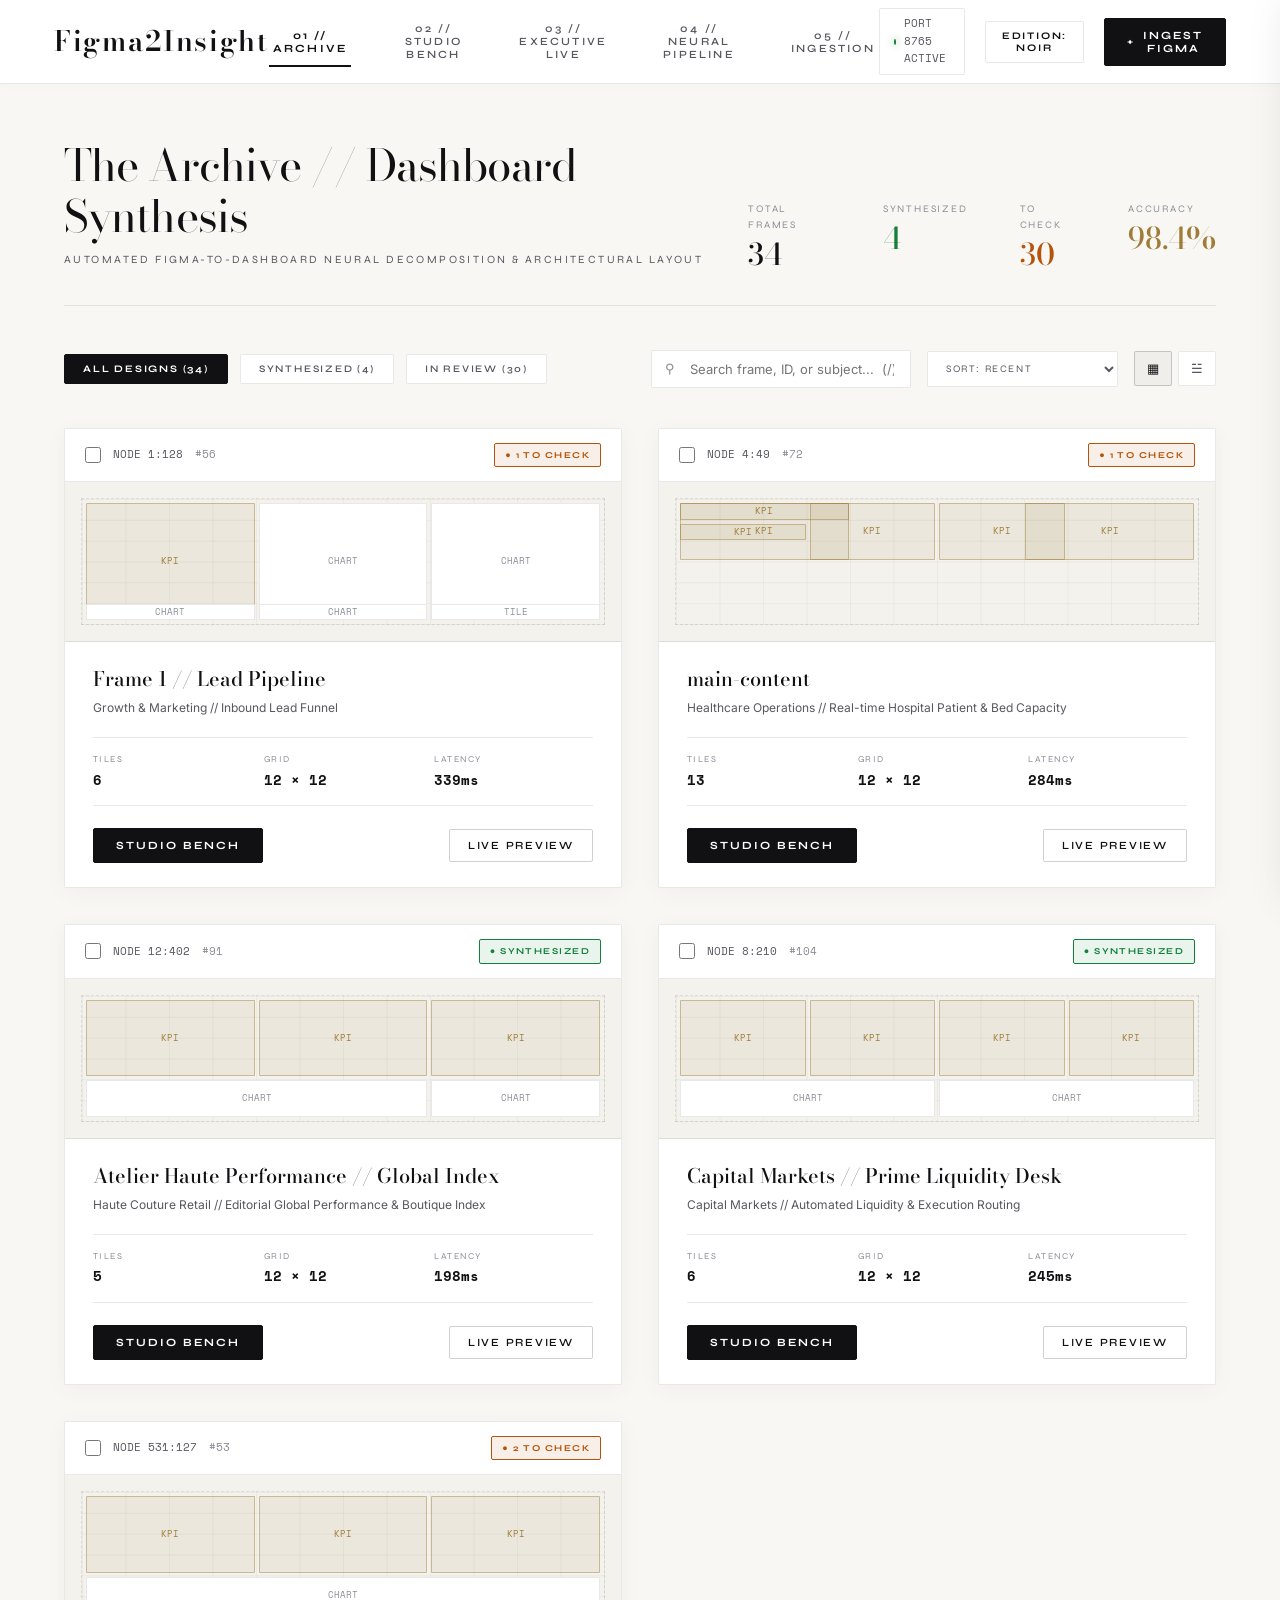
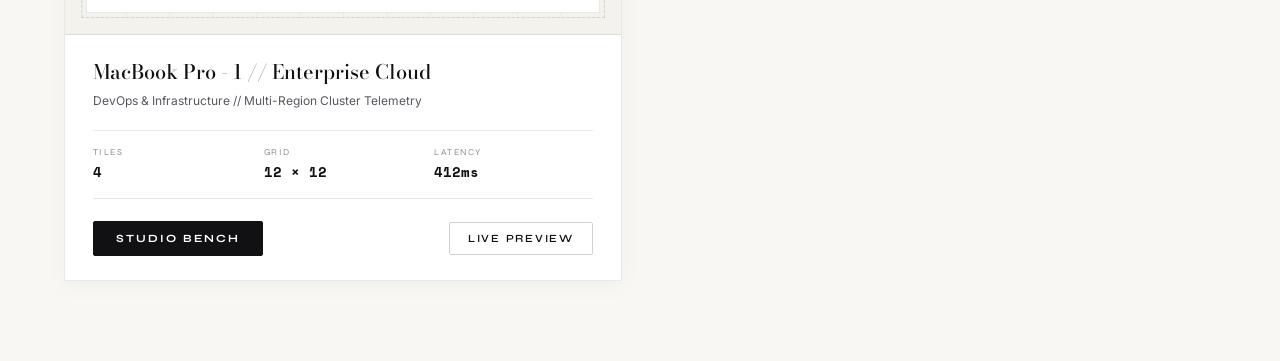
==== app/index.html @ 120cc615 "Initial commit - Figma2Insight major project" ====
<!DOCTYPE html>
<html lang="en" data-theme="blanc">
<head>
  <meta charset="UTF-8">
  <meta name="viewport" content="width=device-width, initial-scale=1.0">
  <title>Figma2Insight // Neural Dashboard Synthesis</title>
  <link rel="stylesheet" href="css/style.css">
  <link rel="preconnect" href="https://fonts.googleapis.com">
  <link rel="preconnect" href="https://fonts.gstatic.com" crossorigin>
</head>
<body data-theme="blanc">

  <!-- =========================================================================
       MASTHEAD (PRADA EDITORIAL STYLE - SPACIOUS TABS & FIGMA2INSIGHT BRAND)
       ========================================================================= -->
  <header class="atelier-masthead">
    <div class="brand-block" onclick="ATELIER_APP.switchTab('collection')" title="Figma2Insight Home">
      <span class="brand-title">Figma2Insight</span>
    </div>

    <nav class="atelier-nav">
      <button class="nav-link active" data-tab="collection" onclick="ATELIER_APP.switchTab('collection')">01 // Archive</button>
      <button class="nav-link" data-tab="studio" onclick="ATELIER_APP.switchTab('studio')">02 // Studio Bench</button>
      <button class="nav-link" data-tab="preview" onclick="ATELIER_APP.switchTab('preview')">03 // Executive Live</button>
      <button class="nav-link" data-tab="pipeline" onclick="ATELIER_APP.switchTab('pipeline')">04 // Neural Pipeline</button>
      <button class="nav-link" data-tab="ingest" onclick="ATELIER_APP.switchTab('ingest')">05 // Ingestion</button>
    </nav>

    <div class="masthead-actions">
      <div class="system-status-pill" title="Figma Receiver Listener State">
        <span class="status-dot"></span>
        <span>PORT 8765 ACTIVE</span>
      </div>

      <button id="theme-toggle-btn" class="theme-toggle-btn" onclick="ATELIER_DATA.toggleTheme(); ATELIER_APP.updateThemeButton();">EDITION: NOIR</button>

      <button id="btn-nav-ingest" class="btn-primary-sharp" onclick="ATELIER_APP.switchTab('ingest')">
        <span>+</span> INGEST FIGMA
      </button>
    </div>
  </header>

  <!-- =========================================================================
       MAIN CONTENT CONTAINER (SPACIOUS LUXURY LAYOUT)
       ========================================================================= -->
  <main class="atelier-main">

    <!-- =======================================================================
         VIEW 1: COLLECTION ARCHIVE
         ======================================================================= -->
    <section id="tab-collection" class="tab-pane active">
      <div class="editorial-hero">
        <div>
          <h1 class="hero-heading">The Archive // Dashboard Synthesis</h1>
          <p class="hero-subtext">Automated Figma-to-Dashboard neural decomposition & architectural layout</p>
        </div>

        <div class="telemetry-strip">
          <div class="stat-item">
            <span class="stat-label">TOTAL FRAMES</span>
            <span class="stat-value">34</span>
          </div>
          <div class="stat-item">
            <span class="stat-label">SYNTHESIZED</span>
            <span class="stat-value" style="color: var(--accent-emerald);">4</span>
          </div>
          <div class="stat-item">
            <span class="stat-label">TO CHECK</span>
            <span class="stat-value" style="color: var(--accent-amber);">30</span>
          </div>
          <div class="stat-item">
            <span class="stat-label">ACCURACY</span>
            <span class="stat-value" style="color: var(--accent-gold);">98.4%</span>
          </div>
        </div>
      </div>

      <!-- Controls Toolbar -->
      <div class="catalog-toolbar">
        <div class="filter-group">
          <button class="filter-pill active" data-filter="ALL">ALL DESIGNS (34)</button>
          <button class="filter-pill" data-filter="GENERATED">SYNTHESIZED (4)</button>
          <button class="filter-pill" data-filter="REVIEW">IN REVIEW (30)</button>
        </div>

        <div class="search-sort-group">
          <div class="search-box-wrapper">
            <span class="search-icon">⚲</span>
            <input type="text" id="catalog-search-input" class="search-input" placeholder="Search frame, ID, or subject...  (/)">
          </div>

          <select id="catalog-sort-select" class="sort-select">
            <option value="NEWEST">SORT: RECENT</option>
            <option value="TILES">SORT: TILE DENSITY</option>
            <option value="CONFIDENCE">SORT: INFERENCE TIME</option>
          </select>

          <div style="display: flex; gap: 6px;">
            <button id="btn-view-grid" class="view-toggle-btn active" title="Curated Grid View">▦</button>
            <button id="btn-view-table" class="view-toggle-btn" title="Architectural Table View">☱</button>
          </div>
        </div>
      </div>

      <!-- Catalog Layouts (Zero Overlapping Markers) -->
      <div id="catalog-grid-view" class="catalog-grid"></div>
      <div id="catalog-table-view" style="display: none;"></div>

      <!-- Floating Batch Operations Bar -->
      <div id="floating-batch-bar" class="floating-batch-bar">
        <span id="batch-selected-count" class="batch-count">1 DESIGN SELECTED</span>
        <button id="btn-batch-classify" class="btn-primary-sharp" style="padding: 8px 16px; font-size: 10px;">
          CLASSIFY (XGBOOST)
        </button>
        <button id="btn-batch-package" class="btn-secondary-sharp" style="padding: 8px 16px; font-size: 10px; color: var(--text-inverse); border-color: rgba(255,255,255,0.3);">
          PACKAGE BUNDLE (.ZIP)
        </button>
        <button id="btn-batch-clear" class="btn-secondary-sharp" style="padding: 8px 14px; font-size: 10px; color: rgba(255,255,255,0.6); border-color: transparent;">
          DESELECT ALL
        </button>
      </div>
    </section>

    <!-- =======================================================================
         VIEW 2: STUDIO / FRAME INSPECTOR (DUAL BENCH)
         ======================================================================= -->
    <section id="tab-studio" class="tab-pane">
      <div class="studio-masthead">
        <div class="studio-breadcrumb">
          <span>COLLECTION</span>
          <span>/</span>
          <span id="studio-crumb-name" class="crumb-active">Frame 1 // Lead Pipeline (ID #56 · Node 1:128)</span>
        </div>

        <div class="studio-actions-group">
          <button id="btn-normalize" class="btn-secondary-sharp" style="font-size: 10px; padding: 8px 14px;">NORMALIZE</button>
          <button id="btn-classify" class="btn-secondary-sharp" style="font-size: 10px; padding: 8px 14px;">CLASSIFY</button>
          <button id="btn-synthesize" class="btn-primary-sharp" style="font-size: 10px; padding: 8px 16px;">SYNTHESIZE GRID</button>
          <button id="btn-copy-json" class="btn-secondary-sharp" style="font-size: 10px; padding: 8px 14px;">COPY JSON</button>
          <button id="btn-download-json" class="btn-secondary-sharp" style="font-size: 10px; padding: 8px 14px;">DOWNLOAD</button>
          <button id="btn-view-raw-json" class="btn-secondary-sharp" style="font-size: 10px; padding: 8px 14px;">INSPECT RAW</button>
        </div>
      </div>

      <!-- Telemetry Strip -->
      <div class="telemetry-ribbon">
        <div class="telemetry-tag-group">
          <div class="telemetry-tag">
            <span>CANDIDATES:</span>
            <strong id="ribbon-candidates-count">6</strong>
          </div>
          <span>·</span>
          <div class="telemetry-tag">
            <span>TILES:</span>
            <strong id="ribbon-tiles-count">6</strong>
          </div>
          <span>·</span>
          <div class="telemetry-tag" id="ribbon-review-container">
            <span class="review-flag-pill">
              <span id="ribbon-review-count">1</span> NEEDS REVIEW
            </span>
          </div>
          <span>·</span>
          <div class="telemetry-tag">
            <span>ERRORS:</span>
            <strong style="color: var(--accent-emerald);">0 VALIDATION</strong>
          </div>
        </div>

        <div class="telemetry-tag-group">
          <div class="telemetry-tag">
            <span>LATENCY:</span>
            <strong id="ribbon-latency">339ms</strong>
          </div>
          <span>·</span>
          <div class="telemetry-tag">
            <span>CLASSIFIER:</span>
            <span id="ribbon-classifier" style="color: var(--accent-gold);">XGBoost v1.7.5 (Cached)</span>
          </div>
        </div>
      </div>

      <!-- Dual Workbench Split -->
      <div class="studio-workbench">
        <!-- Left: Figma Source Decomposition -->
        <div class="bench-panel">
          <div class="panel-header">
            <div class="panel-title">
              <span>01 // SOURCE DECOMPOSITION</span>
            </div>
            <span id="source-dimensions-tag" class="panel-dim">1434 × 814 PX</span>
          </div>

          <div class="panel-body-scroll">
            <div id="source-candidates-list" class="source-candidates-list"></div>
          </div>
        </div>

        <!-- Right: 12x12 Architectural Neural Grid -->
        <div class="bench-panel">
          <div class="panel-header">
            <div class="panel-title">
              <span>02 // 12×12 NEURAL GRID CANVAS</span>
            </div>
            <span class="panel-dim">ADAPTIVE MATRIX (12 COLS × 12 ROWS)</span>
          </div>

          <div class="grid-canvas-container">
            <div class="grid-col-ruler">
              <span>1</span><span>2</span><span>3</span><span>4</span>
              <span>5</span><span>6</span><span>7</span><span>8</span>
              <span>9</span><span>10</span><span>11</span><span>12</span>
            </div>

            <div id="neural-grid-12x12" class="neural-grid-12x12"></div>
          </div>
        </div>
      </div>

      <!-- Tile Inspector Slide-Over Drawer -->
      <aside id="tile-inspector-drawer" class="tile-inspector-drawer">
        <div class="drawer-header">
          <h2 class="drawer-title font-serif">Tile Parameter Inspector</h2>
          <button id="close-inspector-drawer" class="drawer-close-btn">&times;</button>
        </div>

        <form id="tile-inspector-form" class="drawer-body">
          <input type="hidden" id="insp-widget-id">

          <div id="insp-review-banner" style="display: none; padding: 16px; background: var(--accent-amber-soft); border: 1px solid var(--accent-amber); border-radius: var(--radius-sharp);">
            <div style="font-family: var(--font-display); font-size: 10px; font-weight: 700; letter-spacing: 0.16em; color: var(--accent-amber); margin-bottom: 6px;">
              ● ATTENTION REQUIRED
            </div>
            <p id="insp-review-comment" style="font-size: 12px; color: var(--text-primary); margin-bottom: 12px; line-height: 1.5;"></p>
            <button type="button" id="btn-approve-review" class="btn-primary-sharp" style="font-size: 9px; padding: 8px 14px; width: 100%;">
              APPROVE & RESOLVE FLAG
            </button>
          </div>

          <div class="form-group">
            <label class="form-label">Widget Title</label>
            <input type="text" id="insp-title" class="form-input">
          </div>

          <div class="form-group">
            <label class="form-label">Subtitle / Description</label>
            <input type="text" id="insp-subtitle" class="form-input">
          </div>

          <div class="form-group">
            <label class="form-label">Predicted Component Class</label>
            <select id="insp-type" class="form-select">
              <option value="KPI_CARD">KPI_CARD (Key Metric)</option>
              <option value="CHART">CHART (Bar / Line / Funnel)</option>
              <option value="TABLE">TABLE (Data Matrix)</option>
              <option value="PROGRESS">PROGRESS (Goal Tracker)</option>
              <option value="FILTER">FILTER (Date / Category)</option>
              <option value="OTHER">OTHER (Static Decor)</option>
            </select>
          </div>

          <div class="form-group">
            <label class="form-label">12×12 Grid Geometry</label>
            <div class="grid-coords-inputs">
              <div>
                <span style="font-size: 10px; color: var(--text-muted);">Col Offset (0..11)</span>
                <input type="number" id="insp-col-offset" min="0" max="11" class="form-input">
              </div>
              <div>
                <span style="font-size: 10px; color: var(--text-muted);">Col Span (1..12)</span>
                <input type="number" id="insp-col-span" min="1" max="12" class="form-input">
              </div>
              <div>
                <span style="font-size: 10px; color: var(--text-muted);">Row Offset (0..11)</span>
                <input type="number" id="insp-row-offset" min="0" max="11" class="form-input">
              </div>
              <div>
                <span style="font-size: 10px; color: var(--text-muted);">Row Span (1..12)</span>
                <input type="number" id="insp-row-span" min="1" max="12" class="form-input">
              </div>
            </div>
          </div>

          <div style="margin-top: auto; display: flex; flex-direction: column; gap: 8px;">
            <button type="submit" class="btn-primary-sharp" style="width: 100%; justify-content: center;">
              APPLY PARAMETERS
            </button>
          </div>
        </form>
      </aside>
    </section>

    <!-- =======================================================================
         VIEW 3: EXECUTIVE LIVE PREVIEW
         ======================================================================= -->
    <section id="tab-preview" class="tab-pane">
      <div id="executive-canvas-section" class="executive-canvas">
        <div class="executive-header">
          <div>
            <div class="exec-brand-bar">
              <span class="brand-title" style="font-size: 20px;">Figma2Insight</span>
              <span class="font-display" style="font-size: 10px; letter-spacing: 0.22em; color: var(--text-muted); text-transform: uppercase;">
                HAUTE COUTURE PRESENTATION
              </span>
            </div>
            <h1 id="exec-dashboard-title" class="exec-title" style="margin-top: 8px;">Frame 1 // Lead Pipeline</h1>
            <p id="exec-dashboard-topic" class="hero-subtext" style="margin-top: 4px;">Growth & Acquisition // Inbound Lead Funnel</p>
          </div>

          <div style="display: flex; align-items: center; gap: 16px;">
            <div class="exec-timeframe-pills">
              <button class="exec-pill" data-time="TODAY">TODAY</button>
              <button class="exec-pill" data-time="7D">7D</button>
              <button class="exec-pill active" data-time="30D">30D</button>
              <button class="exec-pill" data-time="Q3/Q4">Q3/Q4</button>
              <button class="exec-pill" data-time="YTD">YTD</button>
            </div>

            <button id="btn-exec-fullscreen" class="btn-secondary-sharp" style="padding: 8px 14px; font-size: 10px;">
              FULLSCREEN
            </button>
            <button id="btn-exec-print" class="btn-secondary-sharp" style="padding: 8px 14px; font-size: 10px;">
              EXPORT PDF
            </button>
          </div>
        </div>

        <div id="executive-grid-render" class="executive-grid-render"></div>
      </div>
    </section>

    <!-- =======================================================================
         VIEW 4: NEURAL PIPELINE TERMINAL
         ======================================================================= -->
    <section id="tab-pipeline" class="tab-pane">
      <div class="editorial-hero">
        <div>
          <h1 class="hero-heading">Neural Synthesis Pipeline</h1>
          <p class="hero-subtext">5-stage XGBoost classification, candidate geometry extraction & 12x12 grid generation</p>
        </div>

        <div>
          <button id="btn-run-full-pipeline" class="btn-primary-sharp">
            RUN COMPLETE PIPELINE
          </button>
        </div>
      </div>

      <!-- Flow Diagram -->
      <div id="pipeline-flow-diagram" class="pipeline-flow-diagram"></div>

      <!-- Selected Step Card -->
      <div style="background: var(--bg-surface); border: 1px solid var(--border-hairline); border-radius: var(--radius-sharp); padding: 24px 28px; margin-bottom: 28px; display: flex; justify-content: space-between; align-items: center; box-shadow: var(--shadow-subtle);">
        <div>
          <span id="pipe-step-name" class="font-display" style="font-size: 12px; font-weight: 700; letter-spacing: 0.18em; text-transform: uppercase; color: var(--accent-gold);">
            01 // FIGMA INGESTION
          </span>
          <p id="pipe-step-desc" style="font-size: 13px; color: var(--text-secondary); margin-top: 6px;">
            Receive vectorized JSON tree from Figma Plugin receiver (port 8765)
          </p>
          <div style="display: flex; gap: 20px; margin-top: 10px; font-family: var(--font-mono); font-size: 11px; color: var(--text-muted);">
            <span>SCRIPT: <strong id="pipe-step-script" style="color: var(--text-primary);">plugin_receiver.py</strong></span>
            <span>OUTPUT: <strong id="pipe-step-output" style="color: var(--text-primary);">dataset/new_dashboard/figma_data.json</strong></span>
          </div>
        </div>

        <div>
          <span id="pipe-step-status" class="tag-synthesized card-status-tag">READY</span>
        </div>
      </div>

      <!-- Terminal Shell -->
      <div class="terminal-shell">
        <div class="terminal-bar">
          <div class="term-dots">
            <span class="term-dot"></span>
            <span class="term-dot"></span>
            <span class="term-dot"></span>
          </div>
          <span class="term-title">FIGMA2INSIGHT SYNTHESIS TERMINAL // 127.0.0.1:8765</span>
          <div style="display: flex; gap: 8px;">
            <button id="btn-copy-pipeline-logs" class="btn-secondary-sharp" style="padding: 4px 10px; font-size: 9px; color: #d1d5db; border-color: rgba(255,255,255,0.2);">COPY</button>
            <button id="btn-clear-pipeline-logs" class="btn-secondary-sharp" style="padding: 4px 10px; font-size: 9px; color: #d1d5db; border-color: rgba(255,255,255,0.2);">CLEAR</button>
          </div>
        </div>

        <div id="pipeline-terminal-screen" class="terminal-screen"></div>
      </div>
    </section>

    <!-- =======================================================================
         VIEW 5: INGESTION & DROPZONE
         ======================================================================= -->
    <section id="tab-ingest" class="tab-pane">
      <div class="editorial-hero">
        <div>
          <h1 class="hero-heading">Figma Ingestion Studio</h1>
          <p class="hero-subtext">Live synchronization with Figma plugin receiver or direct JSON file import</p>
        </div>
      </div>

      <!-- Ingest Dropzone -->
      <div id="figma-json-dropzone" class="dropzone-container">
        <input type="file" id="figma-file-input" accept=".json" style="display: none;">
        <div class="dropzone-icon font-serif">❖</div>
        <h2 class="dropzone-title">Drop Figma Export Payload Here</h2>
        <p class="dropzone-sub">Accepts serialized JSON from Figma Dashboard Extractor plugin or REST API</p>
        <button type="button" class="btn-secondary-sharp">SELECT LOCAL FILE</button>
      </div>

      <!-- Ingest Actions & Diagnostic Cards -->
      <div style="display: grid; grid-template-columns: repeat(auto-fit, minmax(360px, 1fr)); gap: 32px;">
        <div style="background: var(--bg-surface); border: 1px solid var(--border-hairline); border-radius: var(--radius-sharp); padding: 28px; box-shadow: var(--shadow-subtle);">
          <h3 class="font-serif" style="font-size: 19px; margin-bottom: 8px;">Receiver Connection Check</h3>
          <p style="font-size: 13px; color: var(--text-secondary); margin-bottom: 20px;">
            Check connection to the local Python WebSocket receiver (port 8765).
          </p>
          <button id="btn-test-receiver-conn" class="btn-primary-sharp" style="font-size: 10px;">
            TEST RECEIVER STATUS (:8765)
          </button>
        </div>

        <div style="background: var(--bg-surface); border: 1px solid var(--border-hairline); border-radius: var(--radius-sharp); padding: 28px; box-shadow: var(--shadow-subtle);">
          <h3 class="font-serif" style="font-size: 19px; margin-bottom: 8px;">Load Clinical Sample Dataset</h3>
          <p style="font-size: 13px; color: var(--text-secondary); margin-bottom: 20px;">
            Immediately load the synthesized hospital operations and patient telemetry dataset.
          </p>
          <button id="btn-load-sample-design" class="btn-secondary-sharp" style="font-size: 10px;">
            LOAD CLINICAL DATASET
          </button>
        </div>

        <div style="background: var(--bg-surface); border: 1px solid var(--border-hairline); border-radius: var(--radius-sharp); padding: 28px; box-shadow: var(--shadow-subtle);">
          <h3 class="font-serif" style="font-size: 19px; margin-bottom: 8px;">CLI Pipeline Instructions</h3>
          <p style="font-size: 12px; color: var(--text-secondary); margin-bottom: 10px;">
            To run the complete pipeline manually in terminal:
          </p>
          <pre style="background: #0e0e11; border: 1px solid var(--border-hairline); padding: 14px; font-family: var(--font-mono); font-size: 11px; color: var(--accent-gold); overflow-x: auto; border-radius: 2px;">
python plugin_receiver.py
python src/preprocessing/generate_new_candidates.py
python src/model/predict.py
python src/output/clean_predictions.py
python src/output/generate_vista_page.py</pre>
        </div>
      </div>
    </section>

  </main>

  <!-- =========================================================================
       EXPORT PACKAGE SLIDE-OVER DRAWER
       ========================================================================= -->
  <aside id="export-package-drawer" class="tile-inspector-drawer">
    <div class="drawer-header">
      <h2 class="drawer-title font-serif">Export Insight Package</h2>
      <button id="close-package-drawer" class="drawer-close-btn">&times;</button>
    </div>

    <form id="export-package-form" class="drawer-body">
      <div class="form-group">
        <label class="form-label">Subject Area</label>
        <input type="text" id="pkg-subject" class="form-input" placeholder="e.g. Sales, Healthcare">
      </div>

      <div class="form-group">
        <label class="form-label">Topic Identifier</label>
        <input type="text" id="pkg-topic" class="form-input" placeholder="e.g. Inbound Pipeline">
      </div>

      <div class="form-group">
        <label class="form-label">Output Target Path</label>
        <input type="text" id="pkg-path" class="form-input font-mono" style="font-size: 11px;">
      </div>

      <div class="form-group">
        <label class="form-label">Package Format</label>
        <select class="form-select">
          <option>Standardized Vista Page (.json)</option>
          <option>Complete Web Dashboard Bundle (.zip)</option>
          <option>React Component Manifest (.tsx)</option>
        </select>
      </div>

      <div style="margin-top: auto; display: flex; flex-direction: column; gap: 10px;">
        <button type="submit" class="btn-primary-sharp" style="width: 100%; justify-content: center;">
          DOWNLOAD PACKAGE ZIP
        </button>
      </div>
    </form>
  </aside>

  <!-- =========================================================================
       RAW JSON MODAL
       ========================================================================= -->
  <div id="raw-json-modal" class="modal-overlay">
    <div class="modal-card">
      <div class="modal-header">
        <h3 class="font-serif" style="font-size: 18px;">Standardized Page JSON</h3>
        <button id="close-raw-json-modal" class="drawer-close-btn">&times;</button>
      </div>
      <div class="modal-body">
        <pre id="raw-json-viewer" class="modal-code-viewer"></pre>
      </div>
    </div>
  </div>

  <!-- Toast Notification Container -->
  <div id="atelier-toast" class="atelier-toast"></div>

  <!-- Scripts -->
  <script src="js/data.js"></script>
  <script src="js/studio.js"></script>
  <script src="js/preview.js"></script>
  <script src="js/pipeline.js"></script>
  <script src="js/app.js"></script>
</body>
</html>
---- app/css/style.css ----
/* ==========================================================================
   FIGMA2INSIGHT // ARCHITECTURAL DASHBOARD SYNTHESIS & NEURAL GRID
   Aesthetic: Prada Luxury Editorial — Pure Minimalist Gallery, Architectural White
   Spacious, Clean, Unhurried Luxury Layout
   ========================================================================== */

@import url('https://fonts.googleapis.com/css2?family=Bodoni+Moda:ital,opsz,wght@0,6..96,400..900;1,6..96,400..900&family=Inter:wght@300;400;500;600&family=Space+Mono:ital,wght@0,400;0,700;1,400&family=Syne:wght@400;500;600;700;800&display=swap');

:root {
  /* Default: Pure Haute Couture Light Mode (Prada Gallery Alabaster & Chalk) */
  --bg-canvas: #f8f7f4;
  --bg-surface: #ffffff;
  --bg-surface-elevated: #f2f0eb;
  --bg-card: #ffffff;
  --bg-card-hover: #ffffff;
  --bg-input: #f3f2ed;
  --bg-highlight: rgba(0, 0, 0, 0.035);

  --border-hairline: rgba(0, 0, 0, 0.09);
  --border-subtle: rgba(0, 0, 0, 0.18);
  --border-focus: rgba(0, 0, 0, 0.85);
  --border-gold: rgba(160, 126, 56, 0.45);

  --text-primary: #111114;
  --text-secondary: #575760;
  --text-muted: #8c8c96;
  --text-inverse: #ffffff;

  --accent-gold: #9f7d38;
  --accent-gold-soft: rgba(159, 125, 56, 0.09);
  --accent-emerald: #15803d;
  --accent-emerald-soft: rgba(21, 128, 61, 0.09);
  --accent-amber: #b45309;
  --accent-amber-soft: rgba(180, 83, 9, 0.09);
  --accent-crimson: #be123c;

  --font-serif: 'Bodoni Moda', Georgia, serif;
  --font-display: 'Syne', sans-serif;
  --font-body: 'Inter', -apple-system, BlinkMacSystemFont, sans-serif;
  --font-mono: 'Space Mono', monospace;

  --transition-fast: 0.2s cubic-bezier(0.16, 1, 0.3, 1);
  --transition-smooth: 0.35s cubic-bezier(0.16, 1, 0.3, 1);
  --radius-sharp: 2px;
  --radius-subtle: 3px;

  --shadow-subtle: 0 4px 24px rgba(0, 0, 0, 0.04);
  --shadow-hover: 0 16px 40px rgba(0, 0, 0, 0.07);
}

/* Optional Noir Theme */
[data-theme="noir"], body[data-theme="noir"] {
  --bg-canvas: #09090b;
  --bg-surface: #101013;
  --bg-surface-elevated: #16161a;
  --bg-card: rgba(18, 18, 22, 0.7);
  --bg-card-hover: rgba(26, 26, 32, 0.85);
  --bg-input: #131317;
  --bg-highlight: rgba(255, 255, 255, 0.04);

  --border-hairline: rgba(255, 255, 255, 0.09);
  --border-subtle: rgba(255, 255, 255, 0.16);
  --border-focus: rgba(255, 255, 255, 0.6);
  --border-gold: rgba(203, 178, 121, 0.4);

  --text-primary: #fcfcfb;
  --text-secondary: #9a9aa2;
  --text-muted: #5e5e68;
  --text-inverse: #09090b;

  --accent-gold: #cbb279;
  --accent-gold-soft: rgba(203, 178, 121, 0.12);
  --accent-emerald: #4ade80;
  --accent-emerald-soft: rgba(74, 222, 128, 0.12);
  --accent-amber: #f59e0b;
  --accent-amber-soft: rgba(245, 158, 11, 0.12);

  --shadow-subtle: 0 4px 24px rgba(0, 0, 0, 0.4);
  --shadow-hover: 0 16px 40px rgba(0, 0, 0, 0.6);
}

/* ==========================================================================
   RESET & FOUNDATION
   ========================================================================== */
*, *::before, *::after {
  box-sizing: border-box;
  margin: 0;
  padding: 0;
}

html, body {
  width: 100%;
  min-height: 100vh;
  background-color: var(--bg-canvas);
  color: var(--text-primary);
  font-family: var(--font-body);
  font-size: 14px;
  line-height: 1.6;
  -webkit-font-smoothing: antialiased;
  -moz-osx-font-smoothing: grayscale;
  overflow-x: hidden;
  transition: background-color var(--transition-smooth), color var(--transition-smooth);
}

/* Luxury Scrollbar */
::-webkit-scrollbar {
  width: 6px;
  height: 6px;
}
::-webkit-scrollbar-track {
  background: var(--bg-canvas);
}
::-webkit-scrollbar-thumb {
  background: var(--border-subtle);
  border-radius: var(--radius-sharp);
}
::-webkit-scrollbar-thumb:hover {
  background: var(--text-muted);
}

/* Typography Classes */
.font-serif { font-family: var(--font-serif); }
.font-display { font-family: var(--font-display); }
.font-mono { font-family: var(--font-mono); }

/* ==========================================================================
   MASTHEAD (PRADA EDITORIAL STYLE - SPACIOUS & CLEAN)
   ========================================================================== */
.atelier-masthead {
  position: sticky;
  top: 0;
  z-index: 100;
  display: flex;
  align-items: center;
  justify-content: space-between;
  padding: 0 54px;
  height: 84px;
  background: var(--bg-surface);
  border-bottom: 1px solid var(--border-hairline);
  backdrop-filter: blur(20px);
  box-shadow: 0 1px 12px rgba(0, 0, 0, 0.02);
}

.brand-block {
  display: flex;
  align-items: baseline;
  gap: 14px;
  text-decoration: none;
  color: inherit;
  cursor: pointer;
}

.brand-title {
  font-family: var(--font-serif);
  font-size: 28px;
  font-weight: 600;
  letter-spacing: 0.06em;
  color: var(--text-primary);
}

.brand-badge {
  font-family: var(--font-display);
  font-size: 9px;
  font-weight: 700;
  letter-spacing: 0.26em;
  text-transform: uppercase;
  padding: 3px 8px;
  border: 1px solid var(--border-gold);
  color: var(--accent-gold);
  border-radius: var(--radius-sharp);
}

/* Spacious Tabs Navigation */
.atelier-nav {
  display: flex;
  align-items: center;
  gap: 48px;
}

.nav-link {
  background: none;
  border: none;
  color: var(--text-secondary);
  font-family: var(--font-display);
  font-size: 11px;
  font-weight: 600;
  letter-spacing: 0.2em;
  text-transform: uppercase;
  cursor: pointer;
  padding: 12px 4px;
  position: relative;
  transition: color var(--transition-fast);
}

.nav-link:hover {
  color: var(--text-primary);
}

.nav-link.active {
  color: var(--text-primary);
  font-weight: 700;
}

.nav-link.active::after {
  content: '';
  position: absolute;
  bottom: 0;
  left: 0;
  width: 100%;
  height: 2px;
  background-color: var(--text-primary);
}

.masthead-actions {
  display: flex;
  align-items: center;
  gap: 20px;
}

.system-status-pill {
  display: flex;
  align-items: center;
  gap: 8px;
  font-family: var(--font-mono);
  font-size: 11px;
  color: var(--text-secondary);
  padding: 6px 14px;
  border: 1px solid var(--border-hairline);
  background: var(--bg-surface);
  border-radius: var(--radius-sharp);
}

.status-dot {
  width: 6px;
  height: 6px;
  border-radius: 50%;
  background-color: var(--accent-emerald);
  box-shadow: 0 0 8px var(--accent-emerald);
}

.theme-toggle-btn {
  background: var(--bg-surface);
  border: 1px solid var(--border-hairline);
  color: var(--text-primary);
  font-family: var(--font-display);
  font-size: 10px;
  font-weight: 700;
  letter-spacing: 0.18em;
  text-transform: uppercase;
  padding: 8px 16px;
  cursor: pointer;
  border-radius: var(--radius-sharp);
  transition: all var(--transition-fast);
}

.theme-toggle-btn:hover {
  background: var(--bg-highlight);
  border-color: var(--border-subtle);
}

.btn-primary-sharp {
  background: var(--text-primary);
  color: var(--text-inverse);
  border: 1px solid var(--text-primary);
  font-family: var(--font-display);
  font-size: 11px;
  font-weight: 700;
  letter-spacing: 0.18em;
  text-transform: uppercase;
  padding: 10px 22px;
  cursor: pointer;
  border-radius: var(--radius-sharp);
  transition: all var(--transition-fast);
  display: inline-flex;
  align-items: center;
  gap: 8px;
  text-decoration: none;
}

.btn-primary-sharp:hover {
  opacity: 0.88;
  transform: translateY(-1px);
}

.btn-secondary-sharp {
  background: transparent;
  color: var(--text-primary);
  border: 1px solid var(--border-subtle);
  font-family: var(--font-display);
  font-size: 11px;
  font-weight: 600;
  letter-spacing: 0.16em;
  text-transform: uppercase;
  padding: 9px 18px;
  cursor: pointer;
  border-radius: var(--radius-sharp);
  transition: all var(--transition-fast);
  display: inline-flex;
  align-items: center;
  gap: 8px;
}

.btn-secondary-sharp:hover {
  border-color: var(--text-primary);
  background: var(--bg-highlight);
}

/* ==========================================================================
   MAIN WRAPPER & TAB SECTIONS (GENEROUS SPACING)
   ========================================================================== */
.atelier-main {
  padding: 56px 64px 80px;
  max-width: 1720px;
  margin: 0 auto;
}

.tab-pane {
  display: none;
  animation: fadeIn var(--transition-smooth);
}

.tab-pane.active {
  display: block;
}

@keyframes fadeIn {
  from { opacity: 0; transform: translateY(8px); }
  to { opacity: 1; transform: translateY(0); }
}

/* ==========================================================================
   VIEW 1: COLLECTION ARCHIVE
   ========================================================================== */
.editorial-hero {
  display: flex;
  justify-content: space-between;
  align-items: flex-end;
  padding-bottom: 36px;
  border-bottom: 1px solid var(--border-hairline);
  margin-bottom: 44px;
}

.hero-heading {
  font-family: var(--font-serif);
  font-size: 44px;
  font-weight: 400;
  line-height: 1.15;
  letter-spacing: -0.02em;
  margin-bottom: 10px;
  color: var(--text-primary);
}

.hero-subtext {
  font-family: var(--font-display);
  font-size: 11px;
  letter-spacing: 0.22em;
  text-transform: uppercase;
  color: var(--text-secondary);
}

.telemetry-strip {
  display: flex;
  gap: 52px;
}

.stat-item {
  display: flex;
  flex-direction: column;
  gap: 6px;
}

.stat-label {
  font-family: var(--font-display);
  font-size: 10px;
  letter-spacing: 0.18em;
  text-transform: uppercase;
  color: var(--text-muted);
}

.stat-value {
  font-family: var(--font-serif);
  font-size: 30px;
  font-weight: 500;
  color: var(--text-primary);
  line-height: 1;
}

/* Catalog Toolbar */
.catalog-toolbar {
  display: flex;
  justify-content: space-between;
  align-items: center;
  gap: 24px;
  margin-bottom: 40px;
  flex-wrap: wrap;
}

.filter-group {
  display: flex;
  align-items: center;
  gap: 12px;
}

.filter-pill {
  background: var(--bg-surface);
  border: 1px solid var(--border-hairline);
  color: var(--text-secondary);
  font-family: var(--font-display);
  font-size: 10px;
  font-weight: 600;
  letter-spacing: 0.18em;
  text-transform: uppercase;
  padding: 8px 18px;
  cursor: pointer;
  border-radius: var(--radius-sharp);
  transition: all var(--transition-fast);
}

.filter-pill:hover {
  border-color: var(--border-subtle);
  color: var(--text-primary);
}

.filter-pill.active {
  background: var(--text-primary);
  color: var(--text-inverse);
  border-color: var(--text-primary);
  font-weight: 700;
}

.search-sort-group {
  display: flex;
  align-items: center;
  gap: 16px;
}

.search-box-wrapper {
  position: relative;
  display: flex;
  align-items: center;
}

.search-input {
  background: var(--bg-surface);
  border: 1px solid var(--border-hairline);
  color: var(--text-primary);
  font-family: var(--font-body);
  font-size: 13px;
  padding: 10px 16px 10px 38px;
  width: 260px;
  border-radius: var(--radius-sharp);
  transition: all var(--transition-fast);
}

.search-input:focus {
  outline: none;
  border-color: var(--border-focus);
  width: 320px;
}

.search-icon {
  position: absolute;
  left: 14px;
  color: var(--text-muted);
  font-size: 13px;
  pointer-events: none;
}

.sort-select {
  background: var(--bg-surface);
  border: 1px solid var(--border-hairline);
  color: var(--text-secondary);
  font-family: var(--font-display);
  font-size: 10px;
  letter-spacing: 0.16em;
  text-transform: uppercase;
  padding: 10px 14px;
  border-radius: var(--radius-sharp);
  cursor: pointer;
  outline: none;
}

.view-toggle-btn {
  background: var(--bg-surface);
  border: 1px solid var(--border-hairline);
  color: var(--text-secondary);
  padding: 9px 12px;
  cursor: pointer;
  border-radius: var(--radius-sharp);
}
.view-toggle-btn.active {
  color: var(--text-primary);
  border-color: var(--border-subtle);
  background: var(--bg-highlight);
}

/* ==========================================================================
   CARDS WITH DEDICATED ARCHITECTURAL HEADER STRIP (ZERO OVERLAP)
   ========================================================================== */
.catalog-grid {
  display: grid;
  grid-template-columns: repeat(auto-fill, minmax(400px, 1fr));
  gap: 36px;
}

.design-card {
  background: var(--bg-card);
  border: 1px solid var(--border-hairline);
  border-radius: var(--radius-sharp);
  box-shadow: var(--shadow-subtle);
  overflow: hidden;
  display: flex;
  flex-direction: column;
  transition: all var(--transition-smooth);
}

.design-card:hover {
  border-color: var(--border-subtle);
  box-shadow: var(--shadow-hover);
  transform: translateY(-3px);
}

/* Clean Dedicated Top Bar: Checkbox + Node Info on left, Status Pill on right */
.card-header-strip {
  display: flex;
  justify-content: space-between;
  align-items: center;
  padding: 14px 20px;
  background: var(--bg-surface);
  border-bottom: 1px solid var(--border-hairline);
}

.card-check-meta {
  display: flex;
  align-items: center;
  gap: 12px;
}

.card-select-checkbox {
  width: 16px;
  height: 16px;
  accent-color: var(--accent-gold);
  cursor: pointer;
}

.card-node-pill {
  font-family: var(--font-mono);
  font-size: 11px;
  color: var(--text-secondary);
  font-weight: 500;
}

.card-id-pill {
  font-family: var(--font-mono);
  font-size: 11px;
  color: var(--text-muted);
}

/* Clear, Non-Overlapping Status Markers */
.card-status-tag {
  font-family: var(--font-display);
  font-size: 9px;
  font-weight: 700;
  letter-spacing: 0.16em;
  text-transform: uppercase;
  padding: 4px 10px;
  border-radius: var(--radius-sharp);
  white-space: nowrap;
}

.tag-synthesized {
  background: var(--accent-emerald-soft);
  color: var(--accent-emerald);
  border: 1px solid var(--accent-emerald);
}

.tag-review {
  background: var(--accent-amber-soft);
  color: var(--accent-amber);
  border: 1px solid var(--accent-amber);
}

/* Minimalist Architectural Wireframe Blueprint Stage */
.card-blueprint-stage {
  height: 160px;
  background: var(--bg-input);
  border-bottom: 1px solid var(--border-hairline);
  padding: 16px;
  cursor: pointer;
  display: flex;
  flex-direction: column;
  justify-content: center;
}

.blueprint-grid-preview {
  width: 100%;
  height: 100%;
  display: grid;
  grid-template-columns: repeat(12, 1fr);
  grid-template-rows: repeat(6, 1fr);
  gap: 4px;
  background-image: 
    linear-gradient(to right, rgba(0,0,0,0.04) 1px, transparent 1px),
    linear-gradient(to bottom, rgba(0,0,0,0.04) 1px, transparent 1px);
  background-size: calc(100% / 12) calc(100% / 6);
  border: 1px dashed var(--border-hairline);
  padding: 4px;
}

.blueprint-block {
  background: var(--bg-surface);
  border: 1px solid var(--border-hairline);
  border-radius: 1px;
  display: flex;
  align-items: center;
  justify-content: center;
  font-family: var(--font-mono);
  font-size: 9px;
  color: var(--text-muted);
  transition: all var(--transition-fast);
}

.design-card:hover .blueprint-block {
  border-color: var(--border-subtle);
  background: #ffffff;
}

.blueprint-block.gold-accent {
  background: var(--accent-gold-soft);
  border-color: var(--border-gold);
  color: var(--accent-gold);
}

/* Spacious Card Body */
.card-body {
  padding: 24px 28px;
  display: flex;
  flex-direction: column;
  flex: 1;
}

.card-title {
  font-family: var(--font-serif);
  font-size: 20px;
  font-weight: 500;
  color: var(--text-primary);
  line-height: 1.3;
  margin-bottom: 6px;
  cursor: pointer;
}

.card-title:hover {
  color: var(--accent-gold);
}

.card-topic {
  font-size: 12px;
  color: var(--text-secondary);
  margin-bottom: 20px;
}

.card-stats-grid {
  display: grid;
  grid-template-columns: repeat(3, 1fr);
  gap: 12px;
  padding: 14px 0;
  border-top: 1px solid var(--border-hairline);
  border-bottom: 1px solid var(--border-hairline);
  margin-bottom: 22px;
}

.card-stat-col {
  display: flex;
  flex-direction: column;
  gap: 2px;
}

.card-stat-label {
  font-family: var(--font-display);
  font-size: 9px;
  letter-spacing: 0.16em;
  text-transform: uppercase;
  color: var(--text-muted);
}

.card-stat-val {
  font-family: var(--font-mono);
  font-size: 14px;
  font-weight: 600;
  color: var(--text-primary);
}

.card-footer-actions {
  display: flex;
  justify-content: space-between;
  align-items: center;
  margin-top: auto;
}

/* Floating Batch Bar */
.floating-batch-bar {
  display: none;
  position: fixed;
  bottom: 32px;
  left: 50%;
  transform: translateX(-50%);
  background: var(--text-primary);
  color: var(--text-inverse);
  box-shadow: 0 16px 40px rgba(0, 0, 0, 0.25);
  padding: 12px 28px;
  align-items: center;
  gap: 24px;
  z-index: 90;
  border-radius: var(--radius-sharp);
}

.floating-batch-bar.active {
  display: flex;
}

.batch-count {
  font-family: var(--font-mono);
  font-size: 12px;
  color: var(--accent-gold);
  letter-spacing: 0.05em;
}

/* Architectural Table View */
.catalog-table-wrap {
  width: 100%;
  overflow-x: auto;
  border: 1px solid var(--border-hairline);
  background: var(--bg-card);
  box-shadow: var(--shadow-subtle);
}

.atelier-table {
  width: 100%;
  border-collapse: collapse;
  text-align: left;
}

.atelier-table th {
  padding: 16px 24px;
  font-family: var(--font-display);
  font-size: 10px;
  font-weight: 700;
  letter-spacing: 0.2em;
  text-transform: uppercase;
  color: var(--text-muted);
  border-bottom: 1px solid var(--border-hairline);
  background: var(--bg-surface);
}

.atelier-table td {
  padding: 18px 24px;
  border-bottom: 1px solid var(--border-hairline);
  font-size: 13px;
  vertical-align: middle;
}

.atelier-table tr:hover td {
  background: var(--bg-highlight);
}

/* ==========================================================================
   VIEW 2: STUDIO / FRAME INSPECTOR (DUAL BENCH - SPACIOUS)
   ========================================================================== */
.studio-masthead {
  display: flex;
  justify-content: space-between;
  align-items: center;
  padding: 20px 32px;
  background: var(--bg-surface);
  border: 1px solid var(--border-hairline);
  border-radius: var(--radius-sharp);
  margin-bottom: 24px;
  flex-wrap: wrap;
  gap: 20px;
  box-shadow: var(--shadow-subtle);
}

.studio-breadcrumb {
  display: flex;
  align-items: center;
  gap: 12px;
  font-family: var(--font-display);
  font-size: 12px;
  letter-spacing: 0.18em;
  text-transform: uppercase;
  color: var(--text-secondary);
}

.studio-breadcrumb .crumb-active {
  color: var(--text-primary);
  font-weight: 700;
}

.studio-actions-group {
  display: flex;
  align-items: center;
  gap: 12px;
}

/* Telemetry Info Ribbon */
.telemetry-ribbon {
  display: flex;
  align-items: center;
  justify-content: space-between;
  padding: 16px 28px;
  background: var(--bg-surface);
  border: 1px solid var(--border-hairline);
  border-radius: var(--radius-sharp);
  margin-bottom: 36px;
  font-family: var(--font-mono);
  font-size: 12px;
  color: var(--text-secondary);
  flex-wrap: wrap;
  gap: 16px;
  box-shadow: var(--shadow-subtle);
}

.telemetry-tag-group {
  display: flex;
  gap: 22px;
  align-items: center;
}

.telemetry-tag {
  display: flex;
  align-items: center;
  gap: 6px;
}

.telemetry-tag strong {
  color: var(--text-primary);
}

.review-flag-pill {
  background: var(--accent-amber-soft);
  color: var(--accent-amber);
  border: 1px solid var(--accent-amber);
  padding: 3px 10px;
  border-radius: var(--radius-sharp);
  font-weight: 700;
}

/* Studio Split Dual Workbench */
.studio-workbench {
  display: grid;
  grid-template-columns: 42% 58%;
  gap: 36px;
  min-height: 740px;
}

@media (max-width: 1280px) {
  .studio-workbench {
    grid-template-columns: 1fr;
  }
}

.bench-panel {
  background: var(--bg-card);
  border: 1px solid var(--border-hairline);
  border-radius: var(--radius-sharp);
  display: flex;
  flex-direction: column;
  overflow: hidden;
  box-shadow: var(--shadow-subtle);
}

.panel-header {
  display: flex;
  justify-content: space-between;
  align-items: center;
  padding: 20px 26px;
  border-bottom: 1px solid var(--border-hairline);
  background: var(--bg-surface);
}

.panel-title {
  font-family: var(--font-display);
  font-size: 11px;
  font-weight: 700;
  letter-spacing: 0.2em;
  text-transform: uppercase;
  color: var(--text-primary);
  display: flex;
  align-items: center;
  gap: 8px;
}

.panel-dim {
  font-family: var(--font-mono);
  font-size: 11px;
  color: var(--text-muted);
}

.panel-body-scroll {
  padding: 24px;
  overflow-y: auto;
  flex: 1;
  max-height: 820px;
}

/* Source Candidates List */
.source-candidates-list {
  display: flex;
  flex-direction: column;
  gap: 16px;
}

.candidate-item-card {
  background: var(--bg-surface);
  border: 1px solid var(--border-hairline);
  border-radius: var(--radius-sharp);
  padding: 20px;
  cursor: pointer;
  transition: all var(--transition-fast);
  position: relative;
}

.candidate-item-card:hover {
  border-color: var(--border-subtle);
  box-shadow: var(--shadow-subtle);
}

.candidate-item-card.selected {
  border-color: var(--accent-gold);
  background: var(--bg-highlight);
}

.candidate-head {
  display: flex;
  justify-content: space-between;
  align-items: center;
  margin-bottom: 8px;
}

.candidate-id-badge {
  font-family: var(--font-mono);
  font-size: 11px;
  color: var(--accent-gold);
  font-weight: 700;
}

.candidate-type-badge {
  font-family: var(--font-display);
  font-size: 9px;
  font-weight: 700;
  letter-spacing: 0.16em;
  text-transform: uppercase;
  padding: 2px 8px;
  border: 1px solid var(--border-hairline);
  border-radius: var(--radius-sharp);
  color: var(--text-secondary);
}

.candidate-title {
  font-family: var(--font-serif);
  font-size: 17px;
  font-weight: 500;
  margin-bottom: 8px;
}

.candidate-geom-row {
  display: flex;
  gap: 14px;
  font-family: var(--font-mono);
  font-size: 11px;
  color: var(--text-muted);
  margin-bottom: 12px;
}

.candidate-text-tokens {
  display: flex;
  flex-wrap: wrap;
  gap: 6px;
}

.token-pill {
  font-size: 11px;
  background: var(--bg-input);
  border: 1px solid var(--border-hairline);
  padding: 3px 8px;
  color: var(--text-secondary);
  border-radius: var(--radius-sharp);
}

/* 12x12 Architectural Grid Canvas */
.grid-canvas-container {
  display: flex;
  flex-direction: column;
  padding: 24px;
  height: 100%;
}

.grid-col-ruler {
  display: grid;
  grid-template-columns: repeat(12, 1fr);
  gap: 10px;
  margin-bottom: 10px;
  text-align: center;
  font-family: var(--font-mono);
  font-size: 10px;
  color: var(--text-muted);
}

.neural-grid-12x12 {
  display: grid;
  grid-template-columns: repeat(12, 1fr);
  grid-template-rows: repeat(12, minmax(46px, auto));
  gap: 12px;
  min-height: 640px;
  background-image: 
    linear-gradient(to right, var(--border-hairline) 1px, transparent 1px),
    linear-gradient(to bottom, var(--border-hairline) 1px, transparent 1px);
  background-size: calc(100% / 12) calc(640px / 12);
  border: 1px solid var(--border-hairline);
  padding: 12px;
  position: relative;
  border-radius: var(--radius-sharp);
  background-color: var(--bg-surface);
}

/* Grid Widget Tile */
.grid-tile {
  background: var(--bg-surface);
  border: 1px solid var(--border-subtle);
  border-radius: var(--radius-sharp);
  padding: 18px;
  display: flex;
  flex-direction: column;
  justify-content: space-between;
  position: relative;
  cursor: pointer;
  transition: all var(--transition-fast);
  overflow: hidden;
  box-shadow: var(--shadow-subtle);
}

.grid-tile:hover {
  border-color: var(--text-primary);
  box-shadow: var(--shadow-hover);
  z-index: 10;
}

.grid-tile.selected {
  border-color: var(--accent-gold);
  box-shadow: 0 0 0 2px var(--accent-gold);
  z-index: 11;
}

.grid-tile.needs-review {
  border-color: var(--accent-amber);
}

.tile-head {
  display: flex;
  justify-content: space-between;
  align-items: flex-start;
  margin-bottom: 10px;
  gap: 10px;
}

.tile-title {
  font-family: var(--font-serif);
  font-size: 15px;
  font-weight: 500;
  line-height: 1.25;
}

.tile-badge {
  font-family: var(--font-display);
  font-size: 8px;
  font-weight: 700;
  letter-spacing: 0.16em;
  text-transform: uppercase;
  padding: 2px 7px;
  border: 1px solid var(--border-hairline);
  color: var(--text-secondary);
  border-radius: var(--radius-sharp);
}

.tile-content {
  flex: 1;
  display: flex;
  flex-direction: column;
  justify-content: center;
}

.tile-kpi-val {
  font-family: var(--font-serif);
  font-size: 32px;
  font-weight: 500;
  letter-spacing: -0.02em;
  color: var(--text-primary);
  margin: 6px 0;
  line-height: 1;
}

.tile-delta {
  display: inline-flex;
  align-items: center;
  gap: 6px;
  font-family: var(--font-mono);
  font-size: 11px;
  color: var(--accent-gold);
}

/* Minimalist Chart Bars inside Grid Tile */
.tile-bar-chart {
  display: flex;
  flex-direction: column;
  gap: 8px;
  margin-top: 8px;
}

.bar-row {
  display: flex;
  flex-direction: column;
  gap: 3px;
}

.bar-labels {
  display: flex;
  justify-content: space-between;
  font-family: var(--font-mono);
  font-size: 10px;
  color: var(--text-secondary);
}

.bar-track {
  height: 4px;
  background: var(--bg-highlight);
  border-radius: 1px;
  overflow: hidden;
}

.bar-fill {
  height: 100%;
  background: var(--text-primary);
  transition: width 0.6s ease;
}

.bar-fill.gold {
  background: var(--accent-gold);
}

.tile-review-flag {
  font-family: var(--font-display);
  font-size: 8px;
  font-weight: 700;
  letter-spacing: 0.18em;
  text-transform: uppercase;
  color: var(--accent-amber);
  margin-top: 8px;
  display: flex;
  align-items: center;
  gap: 4px;
}

/* Tile Inspector Slide-Over Drawer */
.tile-inspector-drawer {
  position: fixed;
  top: 0;
  right: -440px;
  width: 420px;
  height: 100vh;
  background: var(--bg-surface);
  border-left: 1px solid var(--border-hairline);
  box-shadow: -12px 0 40px rgba(0, 0, 0, 0.1);
  z-index: 200;
  display: flex;
  flex-direction: column;
  transition: right var(--transition-smooth);
}

.tile-inspector-drawer.open {
  right: 0;
}

.drawer-header {
  display: flex;
  justify-content: space-between;
  align-items: center;
  padding: 24px 28px;
  border-bottom: 1px solid var(--border-hairline);
}

.drawer-title {
  font-family: var(--font-serif);
  font-size: 20px;
  font-weight: 500;
}

.drawer-close-btn {
  background: none;
  border: none;
  color: var(--text-secondary);
  font-size: 22px;
  cursor: pointer;
}

.drawer-body {
  padding: 28px;
  overflow-y: auto;
  display: flex;
  flex-direction: column;
  gap: 22px;
  flex: 1;
}

.form-group {
  display: flex;
  flex-direction: column;
  gap: 8px;
}

.form-label {
  font-family: var(--font-display);
  font-size: 10px;
  font-weight: 600;
  letter-spacing: 0.18em;
  text-transform: uppercase;
  color: var(--text-muted);
}

.form-input, .form-select {
  background: var(--bg-input);
  border: 1px solid var(--border-hairline);
  color: var(--text-primary);
  font-family: var(--font-body);
  font-size: 13px;
  padding: 11px 14px;
  border-radius: var(--radius-sharp);
  outline: none;
}

.form-input:focus, .form-select:focus {
  border-color: var(--border-focus);
}

.grid-coords-inputs {
  display: grid;
  grid-template-columns: repeat(2, 1fr);
  gap: 14px;
}

/* ==========================================================================
   VIEW 3: EXECUTIVE LIVE PREVIEW (SPACIOUS)
   ========================================================================== */
.executive-canvas {
  background: var(--bg-surface);
  border: 1px solid var(--border-hairline);
  border-radius: var(--radius-sharp);
  padding: 48px;
  min-height: 820px;
  display: flex;
  flex-direction: column;
  box-shadow: var(--shadow-subtle);
}

.executive-header {
  display: flex;
  justify-content: space-between;
  align-items: flex-end;
  border-bottom: 1px solid var(--border-hairline);
  padding-bottom: 32px;
  margin-bottom: 40px;
}

.exec-brand-bar {
  display: flex;
  align-items: baseline;
  gap: 16px;
}

.exec-title {
  font-family: var(--font-serif);
  font-size: 36px;
  font-weight: 500;
  letter-spacing: -0.01em;
}

.exec-timeframe-pills {
  display: flex;
  gap: 8px;
}

.exec-pill {
  background: var(--bg-surface);
  border: 1px solid var(--border-hairline);
  color: var(--text-secondary);
  font-family: var(--font-display);
  font-size: 10px;
  letter-spacing: 0.16em;
  text-transform: uppercase;
  padding: 8px 16px;
  cursor: pointer;
  border-radius: var(--radius-sharp);
}
.exec-pill.active {
  background: var(--text-primary);
  color: var(--text-inverse);
  border-color: var(--text-primary);
  font-weight: 700;
}

.executive-grid-render {
  display: grid;
  grid-template-columns: repeat(12, 1fr);
  grid-auto-rows: minmax(80px, auto);
  gap: 24px;
}

.exec-card {
  background: var(--bg-surface);
  border: 1px solid var(--border-hairline);
  border-radius: var(--radius-sharp);
  padding: 28px;
  display: flex;
  flex-direction: column;
  justify-content: space-between;
  box-shadow: var(--shadow-subtle);
  transition: all var(--transition-fast);
}

.exec-card:hover {
  border-color: var(--border-subtle);
  box-shadow: var(--shadow-hover);
}

/* ==========================================================================
   VIEW 4: NEURAL PIPELINE TERMINAL
   ========================================================================== */
.pipeline-flow-diagram {
  display: flex;
  justify-content: space-between;
  align-items: center;
  padding: 32px 40px;
  background: var(--bg-surface);
  border: 1px solid var(--border-hairline);
  border-radius: var(--radius-sharp);
  margin-bottom: 36px;
  position: relative;
  overflow-x: auto;
  box-shadow: var(--shadow-subtle);
}

.pipe-step-node {
  display: flex;
  flex-direction: column;
  align-items: center;
  gap: 10px;
  z-index: 2;
  cursor: pointer;
}

.node-circle {
  width: 48px;
  height: 48px;
  border-radius: 50%;
  border: 1px solid var(--border-hairline);
  background: var(--bg-canvas);
  display: flex;
  align-items: center;
  justify-content: center;
  font-family: var(--font-mono);
  font-size: 13px;
  color: var(--text-secondary);
  transition: all var(--transition-fast);
}

.pipe-step-node.active .node-circle {
  border-color: var(--accent-gold);
  color: var(--accent-gold);
  box-shadow: 0 0 16px var(--accent-gold-soft);
}

.pipe-step-node.completed .node-circle {
  background: var(--text-primary);
  color: var(--text-inverse);
  border-color: var(--text-primary);
}

.node-label {
  font-family: var(--font-display);
  font-size: 10px;
  font-weight: 600;
  letter-spacing: 0.18em;
  text-transform: uppercase;
  color: var(--text-muted);
}

.pipe-step-node.active .node-label {
  color: var(--text-primary);
  font-weight: 700;
}

.pipe-line-connector {
  flex: 1;
  height: 1px;
  background: var(--border-hairline);
  margin: 0 16px;
  margin-top: -24px;
  z-index: 1;
}

.terminal-shell {
  background: #0e0e11;
  border: 1px solid var(--border-hairline);
  border-radius: var(--radius-sharp);
  display: flex;
  flex-direction: column;
  overflow: hidden;
  box-shadow: var(--shadow-hover);
}

.terminal-bar {
  display: flex;
  justify-content: space-between;
  align-items: center;
  padding: 12px 20px;
  background: #16161c;
  border-bottom: 1px solid rgba(255, 255, 255, 0.08);
}

.term-dots {
  display: flex;
  gap: 8px;
}

.term-dot {
  width: 9px;
  height: 9px;
  border-radius: 50%;
  background: rgba(255, 255, 255, 0.2);
}

.term-title {
  font-family: var(--font-mono);
  font-size: 11px;
  color: #a1a1aa;
}

.terminal-screen {
  padding: 24px;
  height: 420px;
  overflow-y: auto;
  font-family: var(--font-mono);
  font-size: 12px;
  line-height: 1.8;
  color: #e4e4e7;
}

.log-line {
  display: flex;
  gap: 14px;
}

.log-time {
  color: #71717a;
  user-select: none;
}

.log-info { color: #60a5fa; }
.log-success { color: #4ade80; }
.log-warn { color: #f59e0b; }
.log-err { color: #f43f5e; }

/* ==========================================================================
   VIEW 5: INGESTION & DROPZONE
   ========================================================================== */
.dropzone-container {
  border: 1px dashed var(--border-subtle);
  border-radius: var(--radius-sharp);
  padding: 70px 48px;
  text-align: center;
  background: var(--bg-surface);
  cursor: pointer;
  transition: all var(--transition-fast);
  margin-bottom: 40px;
  box-shadow: var(--shadow-subtle);
}

.dropzone-container:hover, .dropzone-container.dragover {
  border-color: var(--accent-gold);
  background: var(--bg-input);
}

.dropzone-icon {
  font-size: 52px;
  margin-bottom: 18px;
  color: var(--text-secondary);
}

.dropzone-title {
  font-family: var(--font-serif);
  font-size: 26px;
  margin-bottom: 10px;
}

.dropzone-sub {
  font-family: var(--font-display);
  font-size: 11px;
  letter-spacing: 0.18em;
  text-transform: uppercase;
  color: var(--text-muted);
  margin-bottom: 24px;
}

/* ==========================================================================
   MODALS & TOASTS
   ========================================================================== */
.modal-overlay {
  display: none;
  position: fixed;
  top: 0;
  left: 0;
  width: 100vw;
  height: 100vh;
  background: rgba(0, 0, 0, 0.45);
  backdrop-filter: blur(8px);
  z-index: 300;
  align-items: center;
  justify-content: center;
}

.modal-overlay.open {
  display: flex;
}

.modal-card {
  background: var(--bg-surface);
  border: 1px solid var(--border-subtle);
  border-radius: var(--radius-sharp);
  width: 700px;
  max-width: 90vw;
  max-height: 85vh;
  display: flex;
  flex-direction: column;
  box-shadow: 0 24px 60px rgba(0, 0, 0, 0.2);
}

.modal-header {
  display: flex;
  justify-content: space-between;
  align-items: center;
  padding: 22px 28px;
  border-bottom: 1px solid var(--border-hairline);
}

.modal-body {
  padding: 28px;
  overflow-y: auto;
  font-family: var(--font-mono);
  font-size: 12px;
}

.modal-code-viewer {
  background: #0e0e11;
  border: 1px solid var(--border-hairline);
  padding: 20px;
  color: #38bdf8;
  max-height: 500px;
  overflow: auto;
}

/* Toast */
.atelier-toast {
  position: fixed;
  bottom: 28px;
  right: 28px;
  background: var(--text-primary);
  color: var(--text-inverse);
  font-family: var(--font-display);
  font-size: 11px;
  letter-spacing: 0.16em;
  text-transform: uppercase;
  padding: 14px 24px;
  border-radius: var(--radius-sharp);
  box-shadow: 0 10px 30px rgba(0, 0, 0, 0.2);
  z-index: 400;
  transform: translateY(100px);
  opacity: 0;
  transition: all var(--transition-smooth);
}

.atelier-toast.show {
  transform: translateY(0);
  opacity: 1;
}

/* Responsive */
@media (max-width: 960px) {
  .atelier-masthead {
    padding: 0 24px;
    height: 72px;
  }
  .atelier-nav {
    gap: 20px;
  }
  .atelier-main {
    padding: 28px 24px;
  }
  .editorial-hero {
    flex-direction: column;
    align-items: flex-start;
    gap: 20px;
  }
  .telemetry-strip {
    gap: 24px;
  }
}
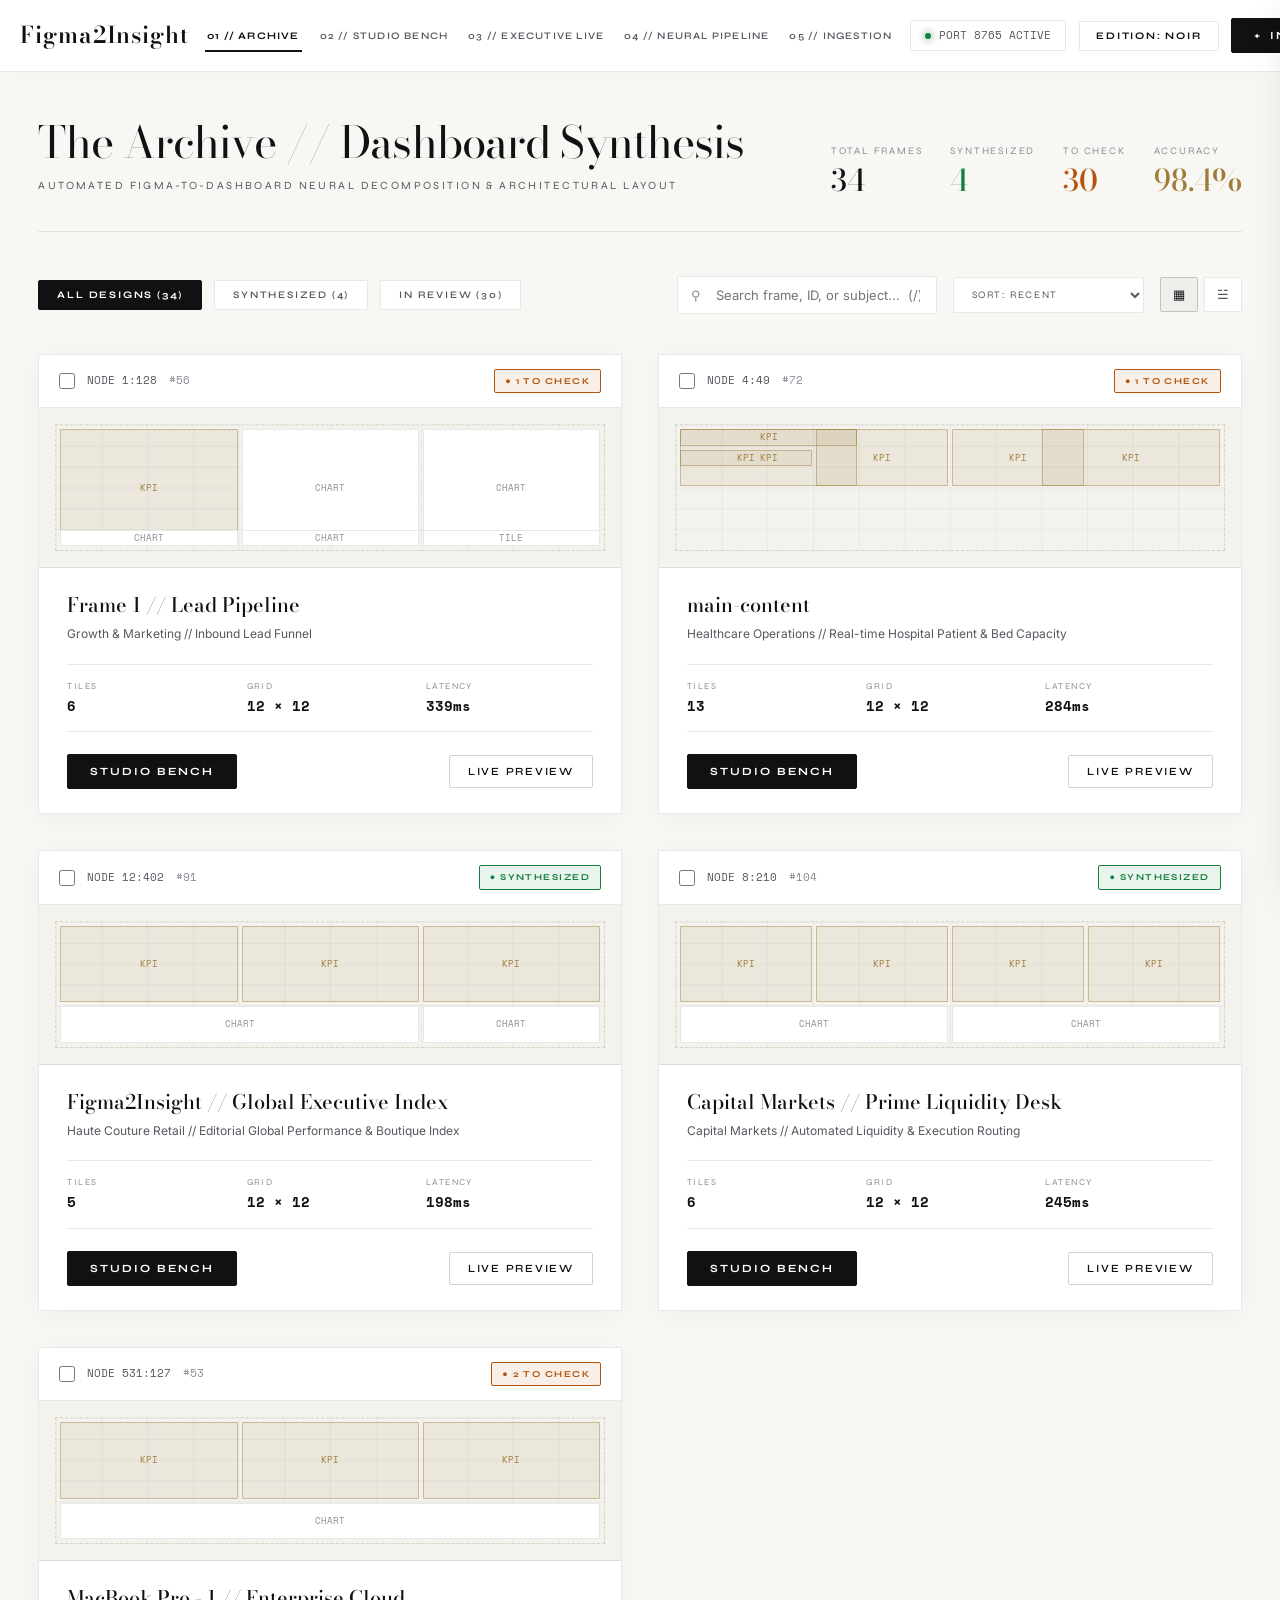
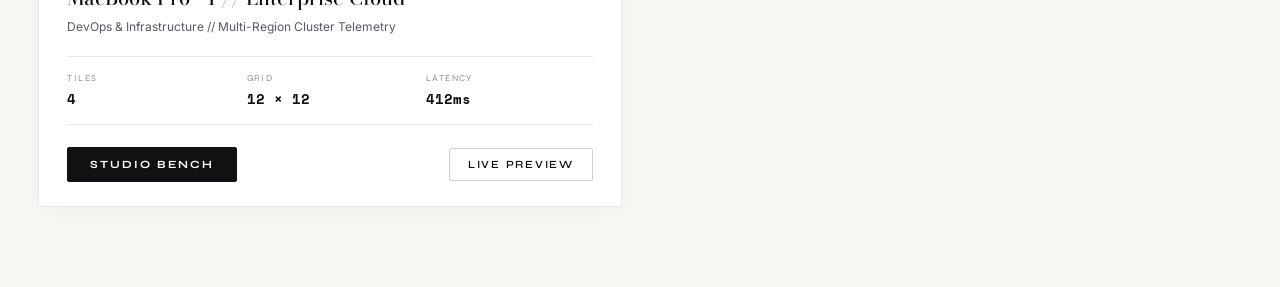
==== commit 56e256bc: "Fix responsive layout cut-off, debounce download, and rename Vista to Figma2Insight in app/index.htm" ====
--- a/app/index.html
+++ b/app/index.html
@@ -475,7 +475,7 @@
       <div class="form-group">
         <label class="form-label">Package Format</label>
         <select class="form-select">
-          <option>Standardized Vista Page (.json)</option>
+          <option>Standardized Figma2Insight Page (.json)</option>
           <option>Complete Web Dashboard Bundle (.zip)</option>
           <option>React Component Manifest (.tsx)</option>
         </select>
--- a/app/css/style.css
+++ b/app/css/style.css
@@ -133,12 +133,17 @@
   display: flex;
   align-items: center;
   justify-content: space-between;
-  padding: 0 54px;
-  height: 84px;
+  padding: 0 clamp(16px, 2.5vw, 44px);
+  min-height: 72px;
+  height: auto;
   background: var(--bg-surface);
   border-bottom: 1px solid var(--border-hairline);
   backdrop-filter: blur(20px);
   box-shadow: 0 1px 12px rgba(0, 0, 0, 0.02);
+  width: 100%;
+  max-width: 100vw;
+  box-sizing: border-box;
+  gap: 16px;
 }
 
 .brand-block {
@@ -152,10 +157,11 @@
 
 .brand-title {
   font-family: var(--font-serif);
-  font-size: 28px;
+  font-size: clamp(20px, 1.8vw, 26px);
   font-weight: 600;
-  letter-spacing: 0.06em;
-  color: var(--text-primary);
+  letter-spacing: 0.04em;
+  color: var(--text-primary);
+  white-space: nowrap;
 }
 
 .brand-badge {
@@ -174,7 +180,8 @@
 .atelier-nav {
   display: flex;
   align-items: center;
-  gap: 48px;
+  gap: clamp(10px, 1.6vw, 32px);
+  flex-shrink: 1;
 }
 
 .nav-link {
@@ -182,13 +189,14 @@
   border: none;
   color: var(--text-secondary);
   font-family: var(--font-display);
-  font-size: 11px;
+  font-size: clamp(9px, 0.85vw, 11px);
   font-weight: 600;
-  letter-spacing: 0.2em;
+  letter-spacing: clamp(0.08em, 0.12vw, 0.16em);
   text-transform: uppercase;
   cursor: pointer;
-  padding: 12px 4px;
+  padding: 10px 2px;
   position: relative;
+  white-space: nowrap;
   transition: color var(--transition-fast);
 }
 
@@ -214,7 +222,8 @@
 .masthead-actions {
   display: flex;
   align-items: center;
-  gap: 20px;
+  gap: clamp(8px, 1vw, 16px);
+  flex-shrink: 0;
 }
 
 .system-status-pill {
@@ -309,9 +318,11 @@
    MAIN WRAPPER & TAB SECTIONS (GENEROUS SPACING)
    ========================================================================== */
 .atelier-main {
-  padding: 56px 64px 80px;
+  padding: clamp(24px, 3.5vw, 48px) clamp(16px, 3vw, 50px) 80px;
   max-width: 1720px;
+  width: 100%;
   margin: 0 auto;
+  box-sizing: border-box;
 }
 
 .tab-pane {
@@ -799,7 +810,8 @@
 .studio-actions-group {
   display: flex;
   align-items: center;
-  gap: 12px;
+  flex-wrap: wrap;
+  gap: 8px;
 }
 
 /* Telemetry Info Ribbon */
@@ -848,12 +860,14 @@
 /* Studio Split Dual Workbench */
 .studio-workbench {
   display: grid;
-  grid-template-columns: 42% 58%;
-  gap: 36px;
-  min-height: 740px;
-}
-
-@media (max-width: 1280px) {
+  grid-template-columns: minmax(0, 42%) minmax(0, 58%);
+  gap: 24px;
+  min-height: 700px;
+  width: 100%;
+  box-sizing: border-box;
+}
+
+@media (max-width: 1200px) {
   .studio-workbench {
     grid-template-columns: 1fr;
   }
@@ -1592,24 +1606,177 @@
   opacity: 1;
 }
 
-/* Responsive */
-@media (max-width: 960px) {
+/* ==========================================================================
+   COMPREHENSIVE RESPONSIVE DESIGN (ALL SCREENS & DEVICES)
+   ========================================================================== */
+
+/* Laptop & Mid Desktops (<= 1366px) */
+@media (max-width: 1366px) {
   .atelier-masthead {
-    padding: 0 24px;
-    height: 72px;
+    padding: 0 20px;
   }
   .atelier-nav {
-    gap: 20px;
-  }
-  .atelier-main {
-    padding: 28px 24px;
+    gap: 16px;
+  }
+  .nav-link {
+    font-size: 10px;
+    letter-spacing: 0.12em;
+  }
+  .telemetry-strip {
+    gap: 28px;
+  }
+}
+
+/* Tablet Landscape & Compact Desktops (<= 1080px) */
+@media (max-width: 1080px) {
+  .atelier-masthead {
+    flex-wrap: wrap;
+    padding: 10px 20px;
+    min-height: 68px;
+    gap: 10px;
+  }
+  .atelier-nav {
+    order: 3;
+    width: 100%;
+    overflow-x: auto;
+    white-space: nowrap;
+    gap: 18px;
+    padding: 8px 0 4px;
+    border-top: 1px solid var(--border-hairline);
+    scrollbar-width: none;
+    -webkit-overflow-scrolling: touch;
+  }
+  .atelier-nav::-webkit-scrollbar {
+    display: none;
+  }
+  .masthead-actions {
+    margin-left: auto;
   }
   .editorial-hero {
     flex-direction: column;
     align-items: flex-start;
+    gap: 24px;
+  }
+  .catalog-toolbar {
+    flex-direction: column;
+    align-items: stretch;
+    gap: 16px;
+  }
+  .search-sort-group {
+    flex-wrap: wrap;
+    width: 100%;
+  }
+  .search-box-wrapper {
+    flex: 1;
+    min-width: 200px;
+  }
+  .search-input {
+    width: 100% !important;
+  }
+  .studio-masthead {
+    flex-direction: column;
+    align-items: flex-start;
+    gap: 14px;
+  }
+  .studio-actions-group {
+    width: 100%;
+    justify-content: flex-start;
+  }
+  .telemetry-ribbon {
+    flex-direction: column;
+    align-items: flex-start;
+    gap: 14px;
+  }
+  .executive-header {
+    flex-direction: column;
+    align-items: flex-start;
     gap: 20px;
   }
+  .pipeline-flow-diagram {
+    overflow-x: auto;
+    padding: 24px 16px;
+    -webkit-overflow-scrolling: touch;
+  }
+}
+
+/* Tablet Portrait & Large Phones (<= 768px) */
+@media (max-width: 768px) {
+  .atelier-main {
+    padding: 20px 16px 60px;
+  }
+  .hero-heading {
+    font-size: 32px;
+  }
   .telemetry-strip {
-    gap: 24px;
-  }
-}
+    display: grid;
+    grid-template-columns: repeat(2, 1fr);
+    gap: 16px;
+    width: 100%;
+  }
+  .stat-item {
+    padding: 10px 14px;
+    background: var(--bg-surface);
+    border: 1px solid var(--border-hairline);
+    border-radius: var(--radius-sharp);
+  }
+  .catalog-grid {
+    grid-template-columns: 1fr;
+  }
+  .grid-canvas-container {
+    overflow-x: auto;
+    -webkit-overflow-scrolling: touch;
+    padding: 12px;
+  }
+  .neural-grid-12x12 {
+    min-width: 520px;
+  }
+  .executive-canvas {
+    padding: 24px 16px;
+  }
+  .executive-grid-render {
+    display: flex;
+    flex-direction: column;
+    gap: 16px;
+  }
+  .dropzone-container {
+    padding: 40px 20px;
+  }
+}
+
+/* Small Mobile Phones (<= 480px) */
+@media (max-width: 480px) {
+  .atelier-masthead {
+    padding: 8px 12px;
+  }
+  .brand-title {
+    font-size: 19px;
+  }
+  .masthead-actions .system-status-pill {
+    display: none;
+  }
+  .theme-toggle-btn {
+    padding: 6px 10px;
+    font-size: 8.5px;
+  }
+  .btn-primary-sharp {
+    padding: 7px 12px;
+    font-size: 9px;
+  }
+  .hero-heading {
+    font-size: 24px;
+  }
+  .floating-batch-bar {
+    width: 94vw;
+    padding: 10px 12px;
+    flex-direction: column;
+    gap: 6px;
+    bottom: 10px;
+  }
+  .floating-batch-bar button {
+    width: 100%;
+  }
+  .modal-card {
+    width: 95vw;
+    margin: 8px;
+  }
+}
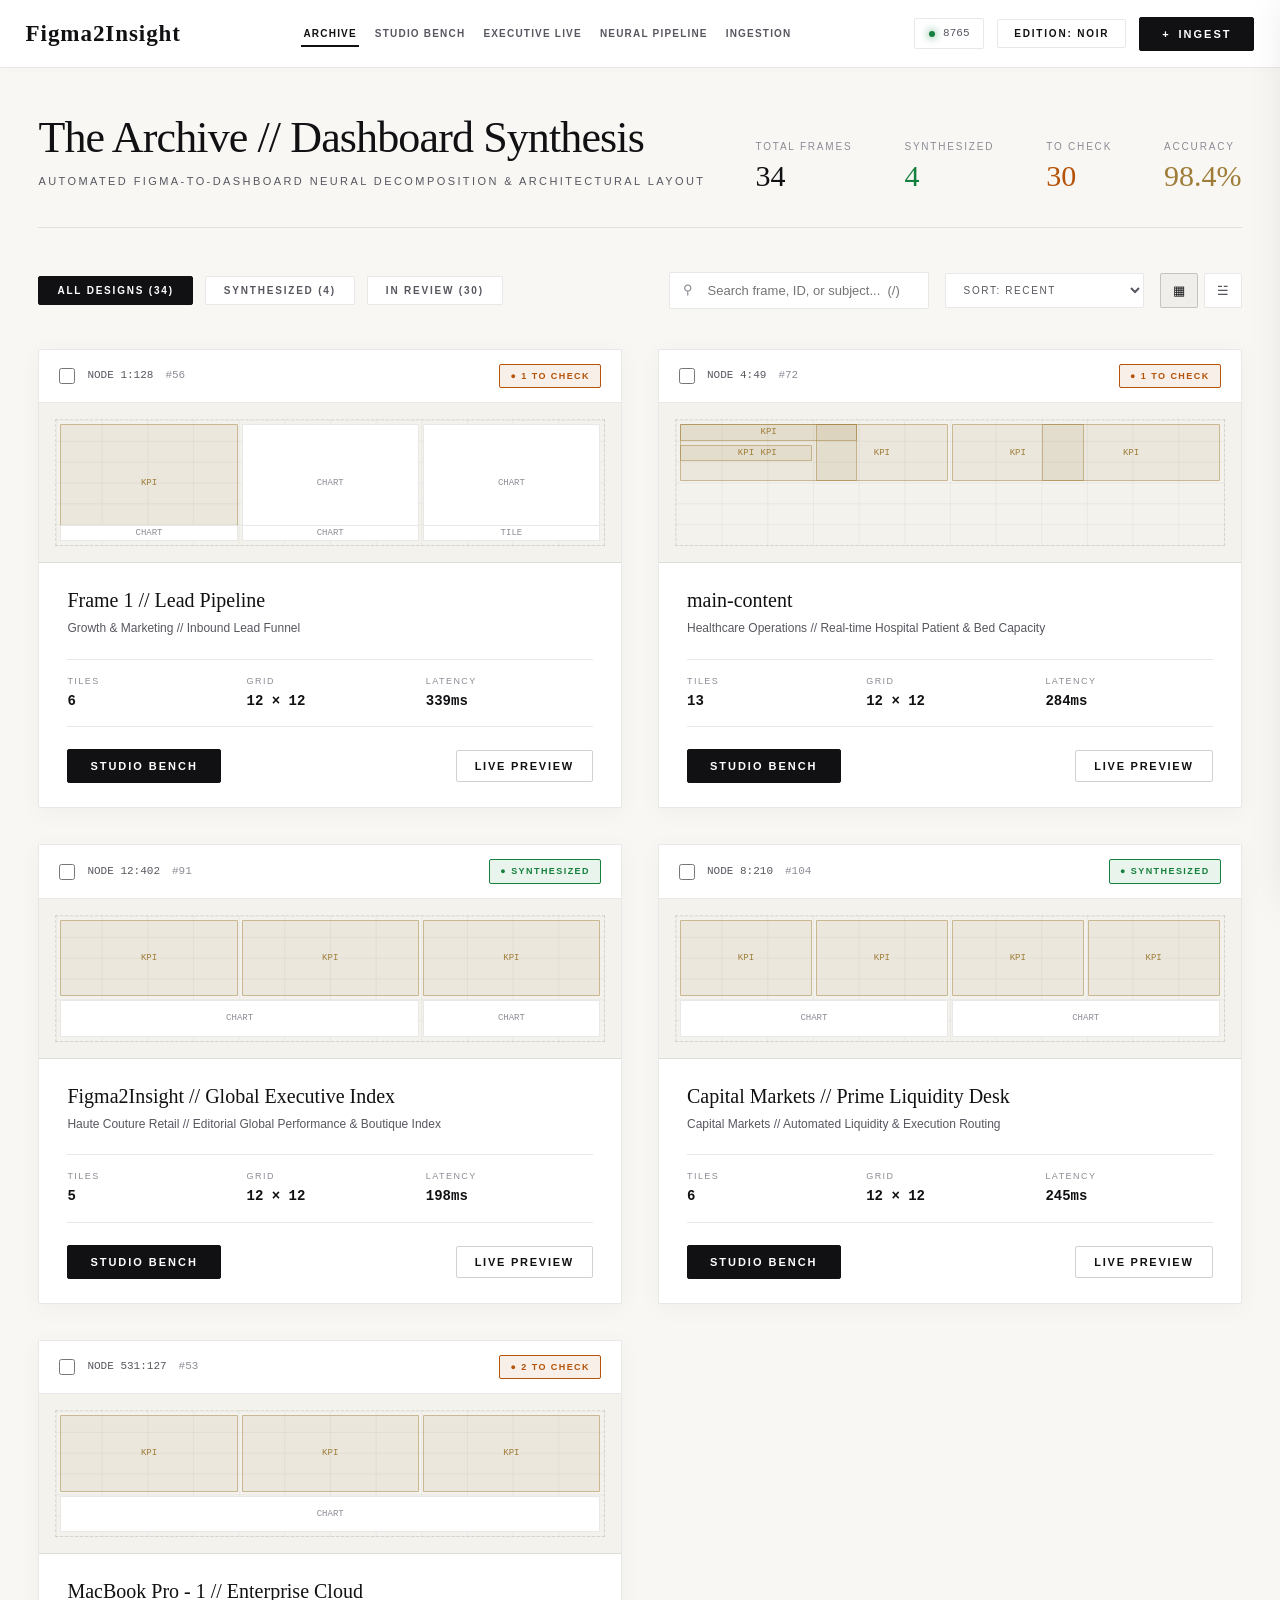
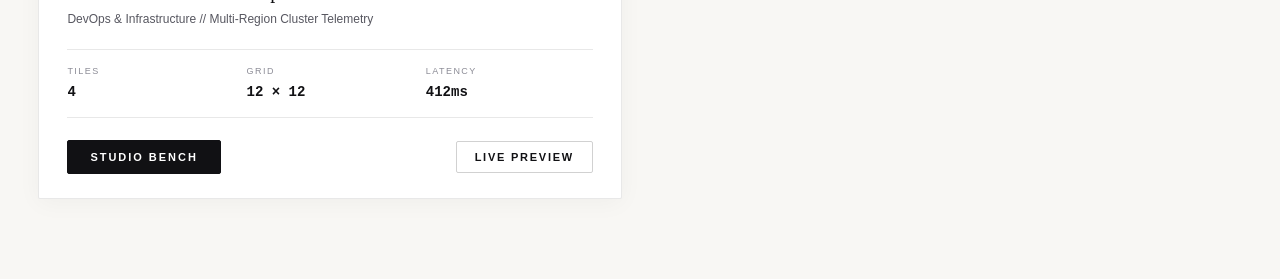
==== commit 7cee2a01: "Fix responsive screen cut-off: add fluid clamping, adaptive labels, and cache-busting v4.0 to app/in" ====
--- a/app/index.html
+++ b/app/index.html
@@ -4,7 +4,7 @@
   <meta charset="UTF-8">
   <meta name="viewport" content="width=device-width, initial-scale=1.0">
   <title>Figma2Insight // Neural Dashboard Synthesis</title>
-  <link rel="stylesheet" href="css/style.css">
+  <link rel="stylesheet" href="css/style.css?v=4.0">
   <link rel="preconnect" href="https://fonts.googleapis.com">
   <link rel="preconnect" href="https://fonts.gstatic.com" crossorigin>
 </head>
@@ -19,23 +19,39 @@
     </div>
 
     <nav class="atelier-nav">
-      <button class="nav-link active" data-tab="collection" onclick="ATELIER_APP.switchTab('collection')">01 // Archive</button>
-      <button class="nav-link" data-tab="studio" onclick="ATELIER_APP.switchTab('studio')">02 // Studio Bench</button>
-      <button class="nav-link" data-tab="preview" onclick="ATELIER_APP.switchTab('preview')">03 // Executive Live</button>
-      <button class="nav-link" data-tab="pipeline" onclick="ATELIER_APP.switchTab('pipeline')">04 // Neural Pipeline</button>
-      <button class="nav-link" data-tab="ingest" onclick="ATELIER_APP.switchTab('ingest')">05 // Ingestion</button>
+      <button class="nav-link active" data-tab="collection" onclick="ATELIER_APP.switchTab('collection')">
+        <span class="nav-num">01 // </span>Archive
+      </button>
+      <button class="nav-link" data-tab="studio" onclick="ATELIER_APP.switchTab('studio')">
+        <span class="nav-num">02 // </span><span class="nav-label-long">Studio Bench</span><span class="nav-label-short">Studio</span>
+      </button>
+      <button class="nav-link" data-tab="preview" onclick="ATELIER_APP.switchTab('preview')">
+        <span class="nav-num">03 // </span><span class="nav-label-long">Executive Live</span><span class="nav-label-short">Executive</span>
+      </button>
+      <button class="nav-link" data-tab="pipeline" onclick="ATELIER_APP.switchTab('pipeline')">
+        <span class="nav-num">04 // </span><span class="nav-label-long">Neural Pipeline</span><span class="nav-label-short">Pipeline</span>
+      </button>
+      <button class="nav-link" data-tab="ingest" onclick="ATELIER_APP.switchTab('ingest')">
+        <span class="nav-num">05 // </span>Ingestion
+      </button>
     </nav>
 
     <div class="masthead-actions">
       <div class="system-status-pill" title="Figma Receiver Listener State">
         <span class="status-dot"></span>
-        <span>PORT 8765 ACTIVE</span>
-      </div>
-
-      <button id="theme-toggle-btn" class="theme-toggle-btn" onclick="ATELIER_DATA.toggleTheme(); ATELIER_APP.updateThemeButton();">EDITION: NOIR</button>
-
-      <button id="btn-nav-ingest" class="btn-primary-sharp" onclick="ATELIER_APP.switchTab('ingest')">
-        <span>+</span> INGEST FIGMA
+        <span class="status-pill-full">PORT 8765 ACTIVE</span>
+        <span class="status-pill-short">8765</span>
+      </div>
+
+      <button id="theme-toggle-btn" class="theme-toggle-btn" onclick="ATELIER_DATA.toggleTheme(); ATELIER_APP.updateThemeButton();" title="Toggle Light / Dark Mode">
+        <span class="theme-icon">◐</span>
+        <span id="theme-btn-text" class="theme-btn-text">EDITION: NOIR</span>
+      </button>
+
+      <button id="btn-nav-ingest" class="btn-primary-sharp" onclick="ATELIER_APP.switchTab('ingest')" title="Import new Figma file">
+        <span>+</span>
+        <span class="ingest-label-full">INGEST FIGMA</span>
+        <span class="ingest-label-short">INGEST</span>
       </button>
     </div>
   </header>
@@ -508,10 +524,10 @@
   <div id="atelier-toast" class="atelier-toast"></div>
 
   <!-- Scripts -->
-  <script src="js/data.js"></script>
-  <script src="js/studio.js"></script>
-  <script src="js/preview.js"></script>
-  <script src="js/pipeline.js"></script>
-  <script src="js/app.js"></script>
+  <script src="js/data.js?v=4.0"></script>
+  <script src="js/studio.js?v=4.0"></script>
+  <script src="js/preview.js?v=4.0"></script>
+  <script src="js/pipeline.js?v=4.0"></script>
+  <script src="js/app.js?v=4.0"></script>
 </body>
 </html>
--- a/app/css/style.css
+++ b/app/css/style.css
@@ -1,3 +1,12 @@
+/* Responsive visibility tokens */
+.nav-num { display: inline; }
+.nav-label-long { display: inline; }
+.nav-label-short { display: none; }
+.status-pill-full { display: inline; }
+.status-pill-short { display: none; }
+.ingest-label-full { display: inline; }
+.ingest-label-short { display: none; }
+
 /* ==========================================================================
    FIGMA2INSIGHT // ARCHITECTURAL DASHBOARD SYNTHESIS & NEURAL GRID
    Aesthetic: Prada Luxury Editorial — Pure Minimalist Gallery, Architectural White
@@ -133,8 +142,8 @@
   display: flex;
   align-items: center;
   justify-content: space-between;
-  padding: 0 clamp(16px, 2.5vw, 44px);
-  min-height: 72px;
+  padding: 0 clamp(12px, 2vw, 36px);
+  min-height: 68px;
   height: auto;
   background: var(--bg-surface);
   border-bottom: 1px solid var(--border-hairline);
@@ -143,7 +152,7 @@
   width: 100%;
   max-width: 100vw;
   box-sizing: border-box;
-  gap: 16px;
+  gap: 10px;
 }
 
 .brand-block {
@@ -1610,38 +1619,64 @@
    COMPREHENSIVE RESPONSIVE DESIGN (ALL SCREENS & DEVICES)
    ========================================================================== */
 
-/* Laptop & Mid Desktops (<= 1366px) */
-@media (max-width: 1366px) {
-  .atelier-masthead {
-    padding: 0 20px;
-  }
+/* Laptops & Standard Monitors (<= 1440px) */
+@media (max-width: 1440px) {
+  .nav-num { display: none !important; }
+  .status-pill-full { display: none !important; }
+  .status-pill-short { display: inline !important; }
+  .ingest-label-full { display: none !important; }
+  .ingest-label-short { display: inline !important; }
   .atelier-nav {
-    gap: 16px;
+    gap: 14px;
   }
   .nav-link {
     font-size: 10px;
     letter-spacing: 0.12em;
-  }
-  .telemetry-strip {
-    gap: 28px;
-  }
-}
-
-/* Tablet Landscape & Compact Desktops (<= 1080px) */
-@media (max-width: 1080px) {
+    padding: 8px 2px;
+  }
+}
+
+/* Compact Laptops (<= 1200px) */
+@media (max-width: 1200px) {
+  .nav-label-long { display: none !important; }
+  .nav-label-short { display: inline !important; }
+  .brand-title {
+    font-size: 21px;
+  }
+  .atelier-nav {
+    gap: 10px;
+  }
+  .atelier-masthead {
+    padding: 0 14px;
+  }
+  .studio-workbench {
+    grid-template-columns: 1fr;
+    gap: 20px;
+  }
+}
+
+/* Tablet Landscape & Compact Windows (<= 1024px) */
+@media (max-width: 1024px) {
   .atelier-masthead {
     flex-wrap: wrap;
-    padding: 10px 20px;
-    min-height: 68px;
-    gap: 10px;
+    padding: 10px 16px;
+    min-height: 64px;
+    gap: 8px;
+  }
+  .brand-block {
+    order: 1;
+  }
+  .masthead-actions {
+    order: 2;
+    margin-left: auto;
   }
   .atelier-nav {
     order: 3;
     width: 100%;
     overflow-x: auto;
     white-space: nowrap;
-    gap: 18px;
-    padding: 8px 0 4px;
+    gap: 16px;
+    padding: 6px 0 2px;
     border-top: 1px solid var(--border-hairline);
     scrollbar-width: none;
     -webkit-overflow-scrolling: touch;
@@ -1649,18 +1684,20 @@
   .atelier-nav::-webkit-scrollbar {
     display: none;
   }
-  .masthead-actions {
-    margin-left: auto;
-  }
   .editorial-hero {
     flex-direction: column;
     align-items: flex-start;
-    gap: 24px;
+    gap: 20px;
+  }
+  .telemetry-strip {
+    flex-wrap: wrap;
+    gap: 20px;
+    width: 100%;
   }
   .catalog-toolbar {
     flex-direction: column;
     align-items: stretch;
-    gap: 16px;
+    gap: 14px;
   }
   .search-sort-group {
     flex-wrap: wrap;
@@ -1668,7 +1705,7 @@
   }
   .search-box-wrapper {
     flex: 1;
-    min-width: 200px;
+    min-width: 180px;
   }
   .search-input {
     width: 100% !important;
@@ -1676,25 +1713,26 @@
   .studio-masthead {
     flex-direction: column;
     align-items: flex-start;
-    gap: 14px;
+    gap: 12px;
   }
   .studio-actions-group {
     width: 100%;
     justify-content: flex-start;
+    flex-wrap: wrap;
   }
   .telemetry-ribbon {
     flex-direction: column;
     align-items: flex-start;
-    gap: 14px;
+    gap: 12px;
   }
   .executive-header {
     flex-direction: column;
     align-items: flex-start;
-    gap: 20px;
+    gap: 18px;
   }
   .pipeline-flow-diagram {
     overflow-x: auto;
-    padding: 24px 16px;
+    padding: 20px 14px;
     -webkit-overflow-scrolling: touch;
   }
 }
@@ -1702,19 +1740,18 @@
 /* Tablet Portrait & Large Phones (<= 768px) */
 @media (max-width: 768px) {
   .atelier-main {
-    padding: 20px 16px 60px;
+    padding: 18px 12px 60px;
   }
   .hero-heading {
-    font-size: 32px;
+    font-size: 28px;
   }
   .telemetry-strip {
     display: grid;
     grid-template-columns: repeat(2, 1fr);
-    gap: 16px;
-    width: 100%;
+    gap: 12px;
   }
   .stat-item {
-    padding: 10px 14px;
+    padding: 10px;
     background: var(--bg-surface);
     border: 1px solid var(--border-hairline);
     border-radius: var(--radius-sharp);
@@ -1725,58 +1762,47 @@
   .grid-canvas-container {
     overflow-x: auto;
     -webkit-overflow-scrolling: touch;
-    padding: 12px;
+    padding: 10px;
   }
   .neural-grid-12x12 {
-    min-width: 520px;
+    min-width: 480px;
   }
   .executive-canvas {
-    padding: 24px 16px;
+    padding: 20px 12px;
   }
   .executive-grid-render {
     display: flex;
     flex-direction: column;
-    gap: 16px;
+    gap: 14px;
   }
   .dropzone-container {
-    padding: 40px 20px;
-  }
-}
-
-/* Small Mobile Phones (<= 480px) */
+    padding: 36px 16px;
+  }
+  .floating-batch-bar {
+    width: 95vw;
+    padding: 8px 12px;
+    flex-direction: column;
+    bottom: 8px;
+  }
+  .floating-batch-bar button {
+    width: 100%;
+  }
+}
+
+/* Smallest Mobile (<= 480px) */
 @media (max-width: 480px) {
-  .atelier-masthead {
-    padding: 8px 12px;
-  }
   .brand-title {
-    font-size: 19px;
+    font-size: 18px;
   }
   .masthead-actions .system-status-pill {
     display: none;
   }
   .theme-toggle-btn {
+    padding: 5px 8px;
+    font-size: 8px;
+  }
+  .btn-primary-sharp {
     padding: 6px 10px;
     font-size: 8.5px;
   }
-  .btn-primary-sharp {
-    padding: 7px 12px;
-    font-size: 9px;
-  }
-  .hero-heading {
-    font-size: 24px;
-  }
-  .floating-batch-bar {
-    width: 94vw;
-    padding: 10px 12px;
-    flex-direction: column;
-    gap: 6px;
-    bottom: 10px;
-  }
-  .floating-batch-bar button {
-    width: 100%;
-  }
-  .modal-card {
-    width: 95vw;
-    margin: 8px;
-  }
-}
+}
